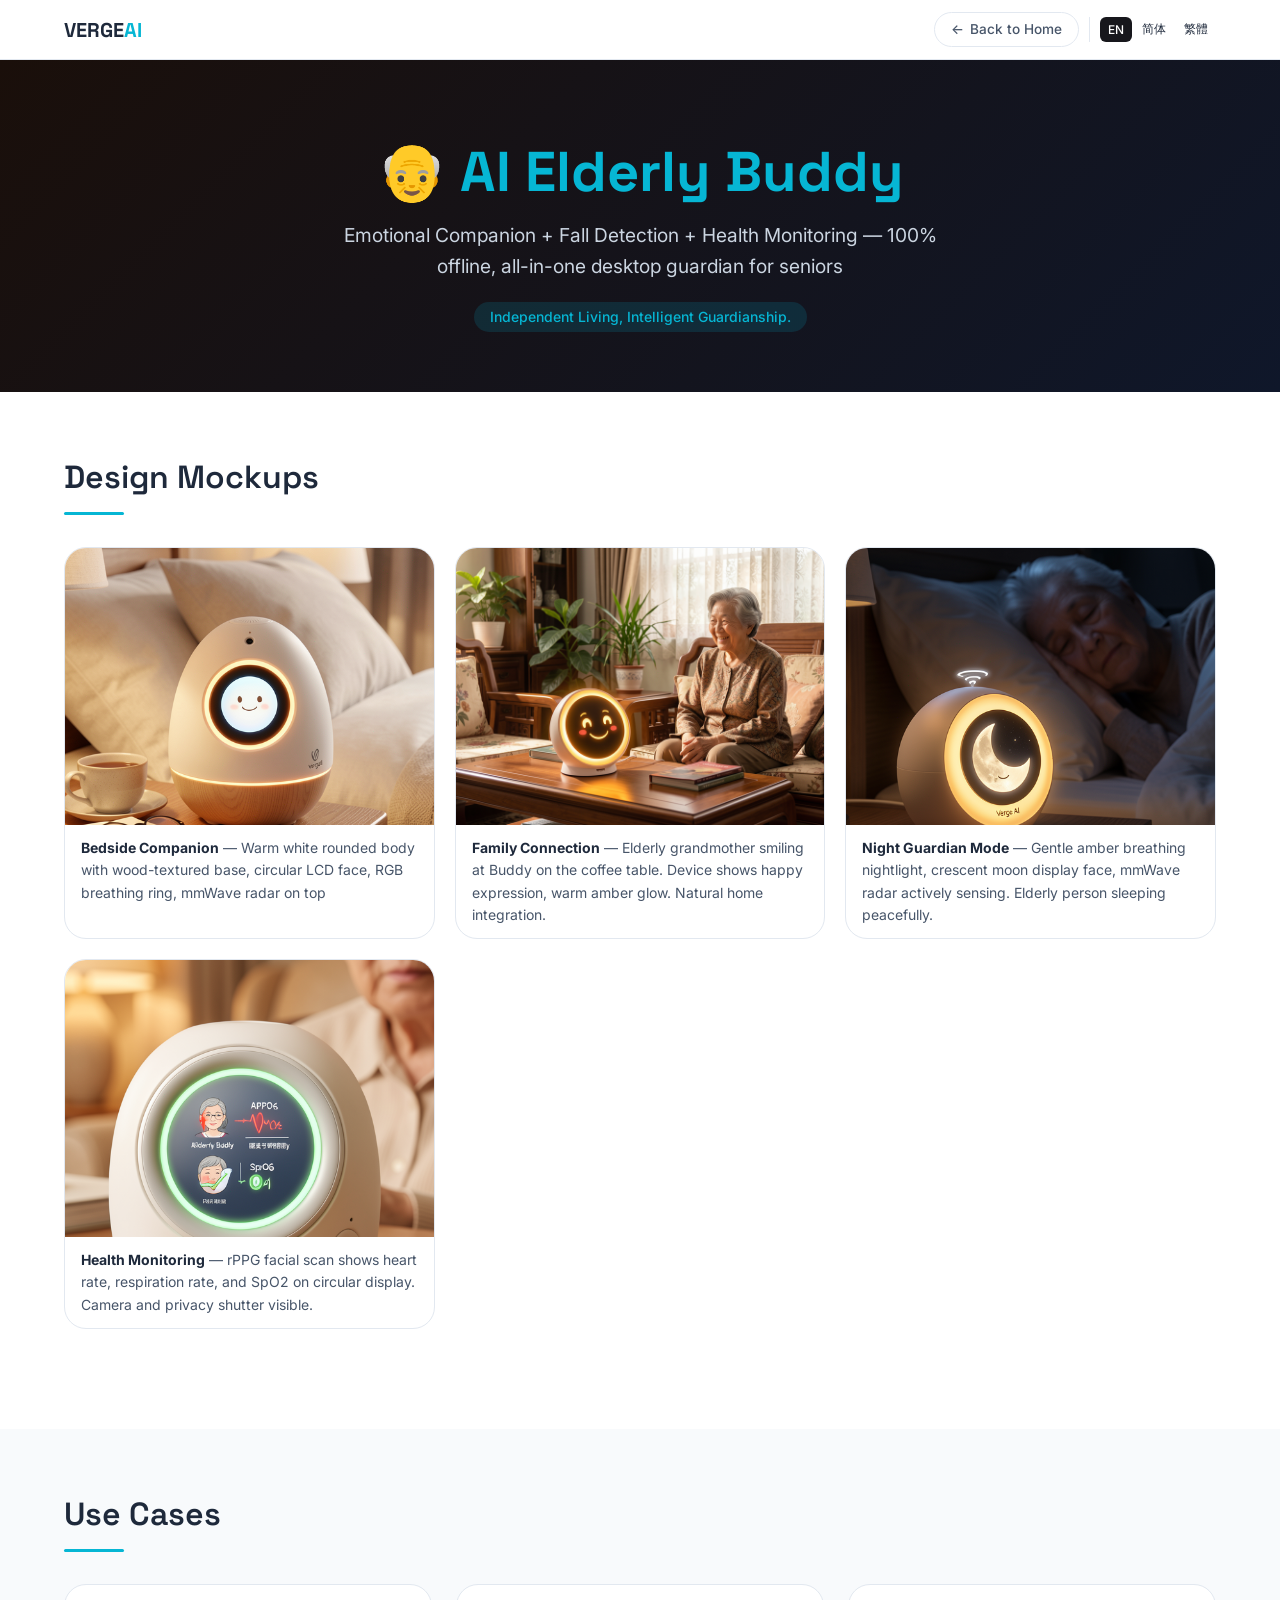
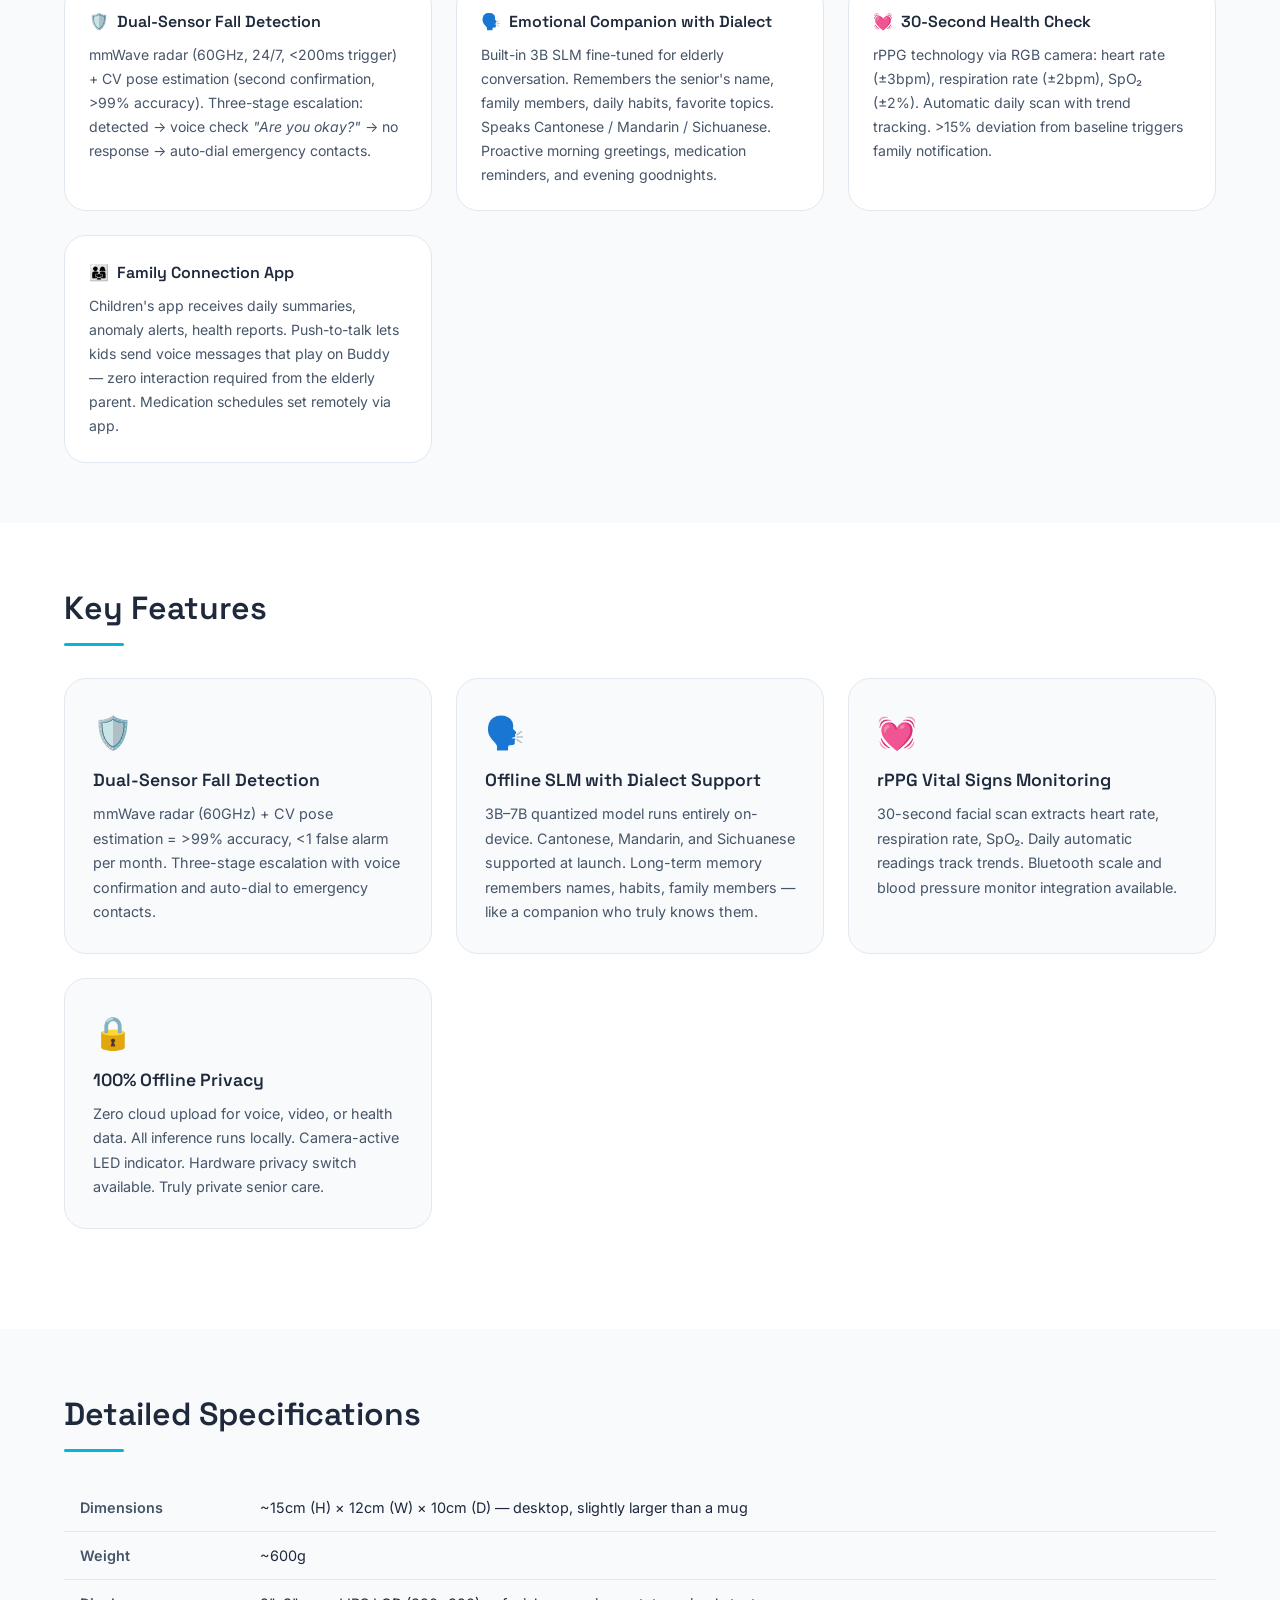
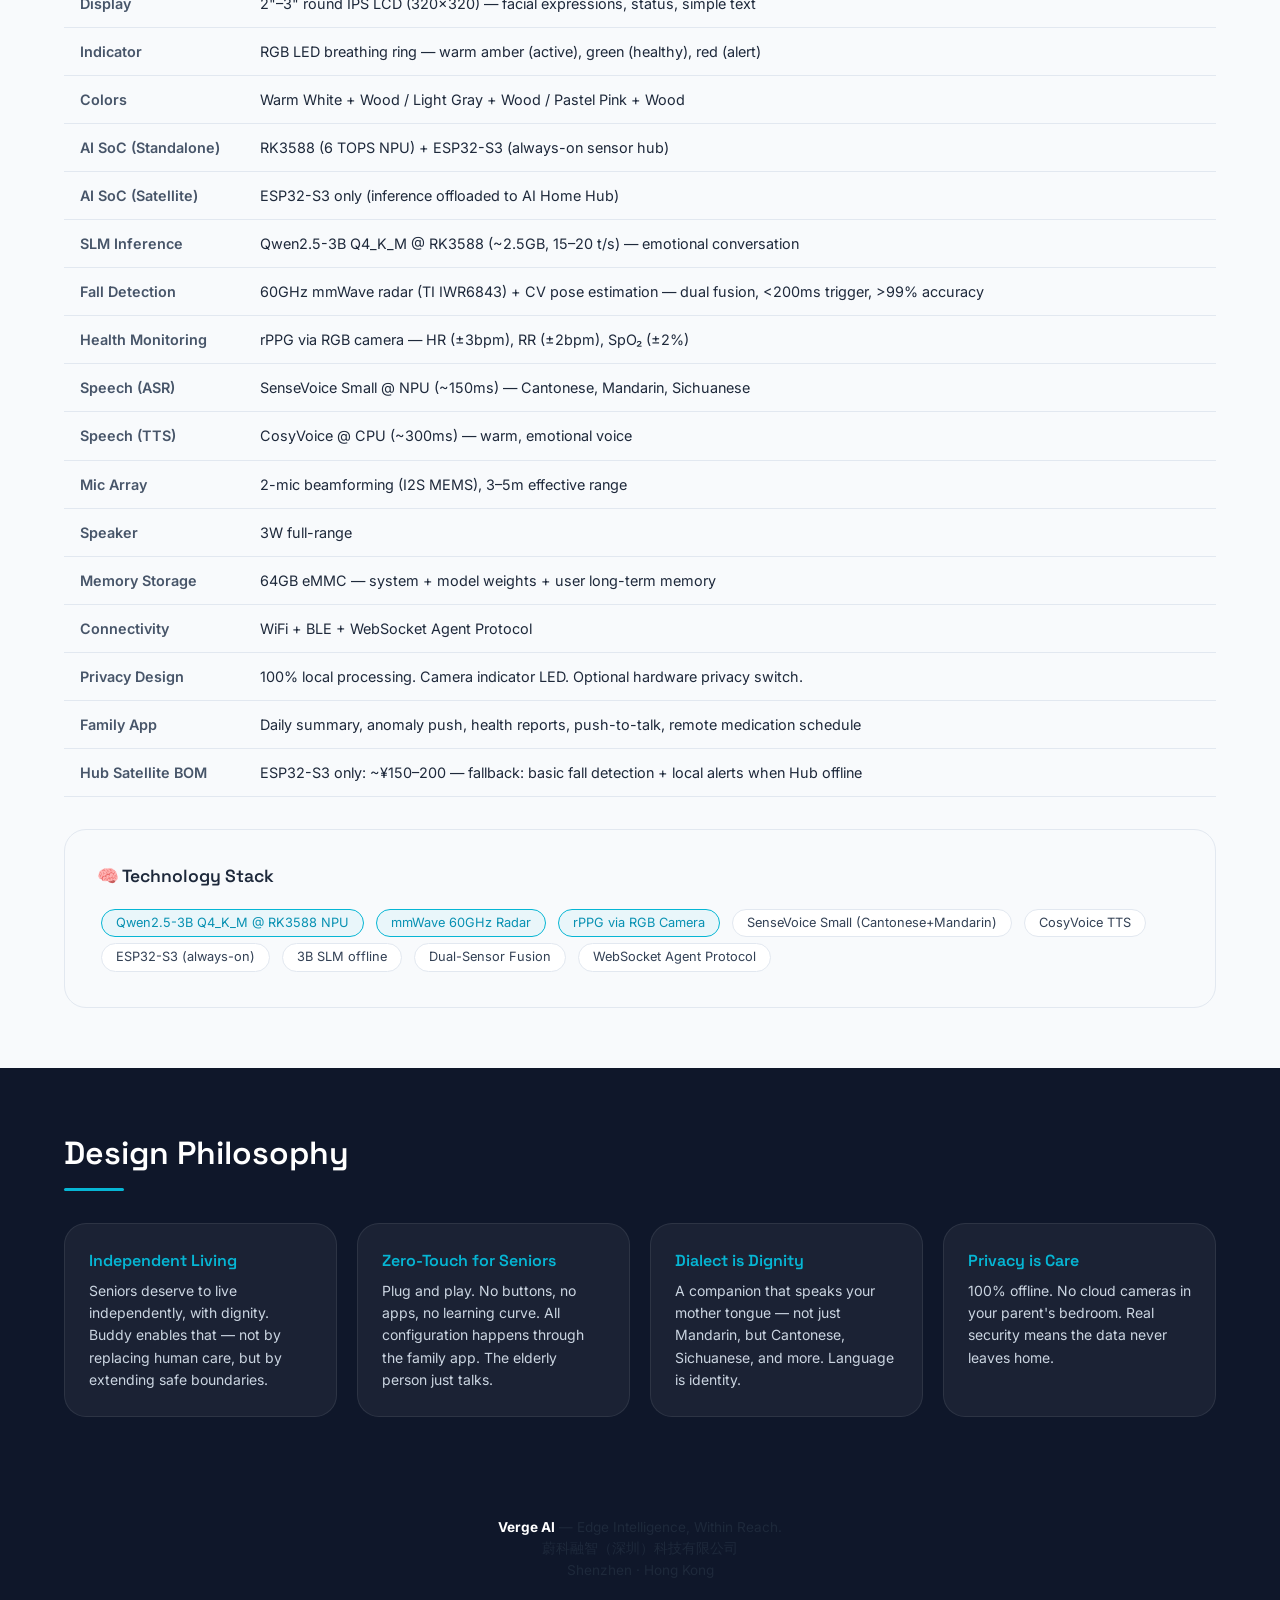
==== catalogue-elderly-buddy.html @ 2fb30c03 "Add 6 Edge AI product catalogues with trilingual support + clickable product cards - 6 one-page prod" ====
<!DOCTYPE html>
<html>
<head>
<meta charset="UTF-8">
<meta name="viewport" content="width=device-width, initial-scale=1.0">
<title>Verge AI Elderly Buddy — Product Catalogue</title>
<link rel="preconnect" href="https://fonts.googleapis.com">
<link href="https://fonts.googleapis.com/css2?family=Space+Grotesk:wght@300;400;500;600;700&family=Inter:wght@300;400;500;600;700&display=swap" rel="stylesheet">
<style>
[data-lang]{display:none!important}
html[lang="en"] [data-lang="en"],
html[lang="zh-hans"] [data-lang="zh-hans"],
html[lang="zh-hant"] [data-lang="zh-hant"]{display:inline!important}
html[lang="en"] [data-lang="en"].d-block,
html[lang="zh-hans"] [data-lang="zh-hans"].d-block,
html[lang="zh-hant"] [data-lang="zh-hant"].d-block{display:block!important}
*,*::before,*::after{box-sizing:border-box;margin:0;padding:0}
:root{
  --cyan:#06b6d4;--cyan-dark:#0891b2;--indigo:#818cf8;--indigo-dark:#6366f1;
  --purple:#a78bfa;--purple-light:#c4b5fd;--purple-mist:#f5f3ff;
  --slate-50:#f8fafc;--slate-100:#f1f5f9;--slate-200:#e2e8f0;--slate-300:#cbd5e1;
  --slate-600:#475569;--slate-700:#334155;--slate-800:#1e293b;--slate-900:#0f172a;
  --white:#ffffff;--near-black:#17171c;
  --radius:22px;--radius-sm:14px;
  --display:'Space Grotesk','Inter',-apple-system,sans-serif;
  --body:'Inter',-apple-system,BlinkMacSystemFont,'Noto Sans SC','Microsoft YaHei','PingFang SC',sans-serif;
}
body{font-family:var(--body);color:var(--slate-800);background:var(--white);line-height:1.6;overflow-x:hidden}
.container{max-width:1200px;margin:0 auto;padding:0 24px}
nav{position:sticky;top:0;z-index:100;background:rgba(255,255,255,0.95);backdrop-filter:blur(8px);border-bottom:1px solid var(--slate-200);height:60px;display:flex;align-items:center}
nav .container{display:flex;align-items:center;justify-content:space-between;width:100%}
nav .logo{font-family:var(--display);font-weight:700;font-size:1.25rem;color:var(--slate-800)}
nav .logo span{color:var(--cyan)}
.lang-btn{background:none;border:none;display:inline-block!important;font-size:0.75rem;font-weight:500;color:var(--slate-400);cursor:pointer;padding:4px 8px;border-radius:6px;transition:all 0.2s;font-family:inherit}
.lang-btn:hover{color:var(--slate-700)}
.lang-btn.active{color:var(--white);background:var(--near-black)}
.back-btn{display:inline-flex;align-items:center;gap:6px;font-size:0.85rem;font-weight:500;color:var(--slate-600);text-decoration:none;padding:6px 16px;border-radius:999px;border:1px solid var(--slate-200);transition:all 0.2s}
.back-btn:hover{border-color:var(--cyan);color:var(--cyan-dark)}
.nav-lang{display:flex;gap:2px;padding-left:10px;border-left:1px solid var(--slate-200)}
.hero{background:linear-gradient(135deg,#1a0f0a,var(--slate-900));color:var(--white);padding:80px 0 60px;text-align:center}
.hero h1{font-family:var(--display);font-weight:700;font-size:3.5rem;line-height:1.15;margin-bottom:16px}
.hero h1 span{color:var(--cyan)}
.hero .subtitle{font-size:1.2rem;color:var(--slate-300);max-width:600px;margin:0 auto 12px}
.hero .tagline{display:inline-block;background:rgba(6,182,212,0.15);color:var(--cyan);padding:4px 16px;border-radius:999px;font-size:0.875rem;font-weight:500;margin-top:8px}
section{padding:60px 0}
section h2{font-family:var(--display);font-weight:600;font-size:2rem;margin-bottom:32px;position:relative;padding-bottom:12px}
section h2::after{content:'';position:absolute;bottom:0;left:0;width:60px;height:3px;background:var(--cyan);border-radius:2px}
.mockup-grid{display:grid;grid-template-columns:repeat(auto-fit,minmax(320px,1fr));gap:20px;margin-bottom:40px}
.mockup-card{border-radius:var(--radius);overflow:hidden;border:1px solid var(--slate-200);background:var(--white);transition:border-color 0.3s,transform 0.2s}
.mockup-card:hover{border-color:var(--cyan);transform:translateY(-2px)}
.mockup-card img{width:100%;height:auto;display:block;aspect-ratio:4/3;object-fit:cover}
.mockup-card .caption{padding:12px 16px;font-size:0.875rem;color:var(--slate-600)}
.mockup-card .caption strong{color:var(--slate-800)}
.feature-grid{display:grid;grid-template-columns:repeat(auto-fit,minmax(280px,1fr));gap:24px;margin-bottom:40px}
.feature-card{background:var(--slate-50);border-radius:var(--radius);padding:28px;border:1px solid var(--slate-200)}
.feature-card .icon{font-size:2rem;margin-bottom:8px}
.feature-card h3{font-family:var(--display);font-weight:600;font-size:1.1rem;margin-bottom:8px;color:var(--slate-800)}
.feature-card p{font-size:0.9rem;color:var(--slate-600);line-height:1.7}
.specs{width:100%;border-collapse:collapse;margin-top:24px;font-size:0.9rem}
.specs td{padding:12px 16px;border-bottom:1px solid var(--slate-200);vertical-align:top}
.specs td:first-child{font-weight:600;color:var(--slate-600);white-space:nowrap;width:180px}
.specs td:last-child{color:var(--slate-800)}
.philosophy{background:var(--slate-900);color:var(--white);padding:60px 0}
.philosophy h2{color:var(--white)}
.philosophy h2::after{background:var(--cyan)}
.philosophy-grid{display:grid;grid-template-columns:repeat(auto-fit,minmax(220px,1fr));gap:20px}
.phil-card{background:rgba(255,255,255,0.05);border-radius:var(--radius);padding:24px;border:1px solid rgba(255,255,255,0.08)}
.phil-card h4{color:var(--cyan);font-family:var(--display);font-weight:600;font-size:1rem;margin-bottom:6px}
.phil-card p{color:var(--slate-300);font-size:0.875rem;line-height:1.6}
.use-case{display:grid;grid-template-columns:repeat(auto-fit,minmax(280px,1fr));gap:24px}
.use-case-item{background:var(--white);border-radius:var(--radius);padding:24px;border:1px solid var(--slate-200)}
.use-case-item h3{font-family:var(--display);font-weight:600;font-size:1rem;margin-bottom:8px;color:var(--slate-800)}
.use-case-item h3 .phase{color:var(--cyan);margin-right:8px}
.use-case-item p{font-size:0.88rem;color:var(--slate-600);line-height:1.7}
.tech-stack{background:var(--slate-50);border-radius:var(--radius);padding:32px;margin-top:32px;border:1px solid var(--slate-200)}
.tech-stack h3{font-family:var(--display);font-weight:600;margin-bottom:16px;font-size:1.1rem}
.tech-stack .tag{display:inline-block;background:var(--white);border:1px solid var(--slate-200);border-radius:999px;padding:3px 14px;font-size:0.8rem;margin:3px 4px;color:var(--slate-700)}
.tech-stack .tag.highlight{border-color:var(--cyan);color:var(--cyan-dark);background:rgba(6,182,212,0.06)}
footer{background:var(--slate-900);color:var(--slate-400);text-align:center;padding:40px 0;font-size:0.85rem}
footer strong{color:var(--white)}
@media(max-width:768px){.hero h1{font-size:2.2rem}.mockup-grid{grid-template-columns:1fr}}
</style>
</head>
<body>

<nav>
  <div class="container">
    <div class="logo">VERGE<span>AI</span></div>
    <div style="display:flex;align-items:center;gap:10px">
      <a href="index.html" class="back-btn">← <span data-lang="en">Back to Home</span><span data-lang="zh-hans">返回首页</span><span data-lang="zh-hant">返回首頁</span></a>
      <div class="nav-lang">
        <button class="lang-btn" data-lang="en" onclick="switchLang('en')">EN</button>
        <button class="lang-btn" data-lang="zh-hans" onclick="switchLang('zh-hans')">简体</button>
        <button class="lang-btn" data-lang="zh-hant" onclick="switchLang('zh-hant')">繁體</button>
      </div>
    </div>
  </div>
</nav>

<section class="hero">
  <div class="container">
    <h1>👴 <span data-lang="en">AI <span>Elderly Buddy</span></span><span data-lang="zh-hans"><span>AI 银发守护</span></span><span data-lang="zh-hant"><span>AI 銀髮守護</span></span></h1>
    <div class="subtitle"><span data-lang="en">Emotional Companion + Fall Detection + Health Monitoring — 100% offline, all-in-one desktop guardian for seniors</span><span data-lang="zh-hans">情感陪伴 + 跌倒检测 + 健康监测 — 100%离线，专为长者打造的全能桌面守护者</span><span data-lang="zh-hant">情感陪伴 + 跌倒偵測 + 健康監測 — 100%離線，專為長者打造的全能桌面守護者</span></div>
    <div class="tagline"><span data-lang="en">Independent Living, Intelligent Guardianship.</span><span data-lang="zh-hans">独立生活，智能守护。</span><span data-lang="zh-hant">獨立生活，智能守護。</span></div>
  </div>
</section>

<section>
  <div class="container">
    <h2><span data-lang="en">Design Mockups</span><span data-lang="zh-hans">设计概念图</span><span data-lang="zh-hant">設計概念圖</span></h2>
    <div class="mockup-grid">
      <div class="mockup-card">
        <img src="mockups/elderly-buddy/elderly-1-hero-bedside.jpg" alt="Bedside Hero" onerror="this.outerHTML='<div style=background:var(--slate-100);height:200px;display:flex;align-items:center;justify-content:center;color:var(--slate-400);font-size:0.9rem>Mockup: Bedside Hero</div>'">
        <div class="caption"><span data-lang="en"><strong>Bedside Companion</strong> — Warm white rounded body with wood-textured base, circular LCD face, RGB breathing ring, mmWave radar on top</span><span data-lang="zh-hans"><strong>床头伴侣</strong> — 暖白圆润机身配木质纹理底座，圆形LCD表情屏，RGB呼吸灯环，顶部毫米波雷达</span><span data-lang="zh-hant"><strong>床頭伴侶</strong> — 暖白圓潤機身配木質紋理底座，圓形LCD表情屏，RGB呼吸燈環，頂部毫米波雷達</span></div>
      </div>
      <div class="mockup-card">
        <img src="mockups/elderly-buddy/elderly-2-grandma-companion.jpg" alt="Grandma Companion" onerror="this.outerHTML='<div style=background:var(--slate-100);height:200px;display:flex;align-items:center;justify-content:center;color:var(--slate-400);font-size:0.9rem>Mockup: Grandma Companion</div>'">
        <div class="caption"><span data-lang="en"><strong>Family Connection</strong> — Elderly grandmother smiling at Buddy on the coffee table. Device shows happy expression, warm amber glow. Natural home integration.</span><span data-lang="zh-hans"><strong>家庭连接</strong> — 长者在咖啡桌旁对着Buddy微笑。设备显示开心表情和暖琥珀光芒。自然融入家居环境。</span><span data-lang="zh-hant"><strong>家庭連繫</strong> — 長者在茶几旁對著Buddy微笑。設備顯示開心表情和暖琥珀光芒。自然融入家居環境。</span></div>
      </div>
      <div class="mockup-card">
        <img src="mockups/elderly-buddy/elderly-3-night-guardian.jpg" alt="Night Guardian" onerror="this.outerHTML='<div style=background:var(--slate-100);height:200px;display:flex;align-items:center;justify-content:center;color:var(--slate-400);font-size:0.9rem>Mockup: Night Guardian</div>'">
        <div class="caption"><span data-lang="en"><strong>Night Guardian Mode</strong> — Gentle amber breathing nightlight, crescent moon display face, mmWave radar actively sensing. Elderly person sleeping peacefully.</span><span data-lang="zh-hans"><strong>夜间守护模式</strong> — 柔和的琥珀色呼吸夜灯，新月表情屏，毫米波雷达主动感应。长者安然入睡。</span><span data-lang="zh-hant"><strong>夜間守護模式</strong> — 柔和的琥珀色呼吸夜燈，新月表情屏，毫米波雷達主動感應。長者安然入睡。</span></div>
      </div>
      <div class="mockup-card">
        <img src="mockups/elderly-buddy/elderly-4-health-monitor.jpg" alt="Health Monitor" onerror="this.outerHTML='<div style=background:var(--slate-100);height:200px;display:flex;align-items:center;justify-content:center;color:var(--slate-400);font-size:0.9rem>Mockup: Health Monitor</div>'">
        <div class="caption"><span data-lang="en"><strong>Health Monitoring</strong> — rPPG facial scan shows heart rate, respiration rate, and SpO2 on circular display. Camera and privacy shutter visible.</span><span data-lang="zh-hans"><strong>健康监测</strong> — rPPG面部扫描在圆形屏幕上显示心率、呼吸率和血氧。摄像头和隐私遮挡片清晰可见。</span><span data-lang="zh-hant"><strong>健康監測</strong> — rPPG面部掃描在圓形屏幕上顯示心率、呼吸率和血氧。攝像頭和私隱遮蓋片清晰可見。</span></div>
      </div>
    </div>
  </div>
</section>

<section style="background:var(--slate-50)">
  <div class="container">
    <h2><span data-lang="en">Use Cases</span><span data-lang="zh-hans">使用场景</span><span data-lang="zh-hant">使用場景</span></h2>
    <div class="use-case">
      <div class="use-case-item">
        <h3><span data-lang="en"><span class="phase">🛡️</span>Dual-Sensor Fall Detection</span><span data-lang="zh-hans"><span class="phase">🛡️</span>双传感器跌倒检测</span><span data-lang="zh-hant"><span class="phase">🛡️</span>雙傳感器跌倒偵測</span></h3>
        <p><span data-lang="en">mmWave radar (60GHz, 24/7, &lt;200ms trigger) + CV pose estimation (second confirmation, &gt;99% accuracy). Three-stage escalation: detected → voice check <em>"Are you okay?"</em> → no response → auto-dial emergency contacts.</span><span data-lang="zh-hans">毫米波雷达（60GHz，全天候，&lt;200ms触发）+ CV姿态估计（二次确认，&gt;99%准确率）。三级升级流程：检测到 → 语音询问<em>"您没事吧？"</em> → 无响应 → 自动拨打紧急联系人。</span><span data-lang="zh-hant">毫米波雷達（60GHz，全天候，&lt;200ms觸發）+ CV姿態估計（二次確認，&gt;99%準確率）。三級升級流程：偵測到 → 語音詢問<em>"您冇事嗎？"</em> → 無響應 → 自動撥打緊急聯絡人。</span></p>
      </div>
      <div class="use-case-item">
        <h3><span data-lang="en"><span class="phase">🗣️</span>Emotional Companion with Dialect</span><span data-lang="zh-hans"><span class="phase">🗣️</span>方言情感陪伴</span><span data-lang="zh-hant"><span class="phase">🗣️</span>方言情感陪伴</span></h3>
        <p><span data-lang="en">Built-in 3B SLM fine-tuned for elderly conversation. Remembers the senior's name, family members, daily habits, favorite topics. Speaks Cantonese / Mandarin / Sichuanese. Proactive morning greetings, medication reminders, and evening goodnights.</span><span data-lang="zh-hans">内置3B SLM模型，针对长者对话微调。记住长者的姓名、家庭成员、日常习惯和喜欢的话题。支持粤语 / 普通话 / 四川话。主动早晨问候、用药提醒和晚间道晚安。</span><span data-lang="zh-hant">內置3B SLM模型，針對長者對話微調。記住長者的姓名、家庭成員、日常習慣和喜好的話題。支援粵語 / 普通話 / 四川話。主動早晨問候、服藥提醒和晚間道晚安。</span></p>
      </div>
      <div class="use-case-item">
        <h3><span data-lang="en"><span class="phase">💓</span>30-Second Health Check</span><span data-lang="zh-hans"><span class="phase">💓</span>30秒健康检测</span><span data-lang="zh-hant"><span class="phase">💓</span>30秒健康檢測</span></h3>
        <p><span data-lang="en">rPPG technology via RGB camera: heart rate (±3bpm), respiration rate (±2bpm), SpO₂ (±2%). Automatic daily scan with trend tracking. &gt;15% deviation from baseline triggers family notification.</span><span data-lang="zh-hans">通过RGB摄像头的rPPG技术：心率（±3bpm）、呼吸率（±2bpm）、血氧饱和度（±2%）。每日自动扫描并跟踪趋势。偏离基线&gt;15%时触发家庭通知。</span><span data-lang="zh-hant">通過RGB攝像頭的rPPG技術：心率（±3bpm）、呼吸率（±2bpm）、血氧飽和度（±2%）。每日自動掃描並追蹤趨勢。偏離基線&gt;15%時觸發家庭通知。</span></p>
      </div>
      <div class="use-case-item">
        <h3><span data-lang="en"><span class="phase">👨‍👩‍👧</span>Family Connection App</span><span data-lang="zh-hans"><span class="phase">👨‍👩‍👧</span>家庭连接App</span><span data-lang="zh-hant"><span class="phase">👨‍👩‍👧</span>家庭連繫App</span></h3>
        <p><span data-lang="en">Children's app receives daily summaries, anomaly alerts, health reports. Push-to-talk lets kids send voice messages that play on Buddy — zero interaction required from the elderly parent. Medication schedules set remotely via app.</span><span data-lang="zh-hans">子女的App接收每日摘要、异常警报和健康报告。一键对讲让子女发送语音消息在Buddy上播放 — 长者无需任何操作。用药计划可通过App远程设置。</span><span data-lang="zh-hant">子女的App接收每日摘要、異常警報和健康報告。一鍵對講讓子女發送語音訊息在Buddy上播放 — 長者無需任何操作。服藥計劃可通過App遠程設置。</span></p>
      </div>
    </div>
  </div>
</section>

<section>
  <div class="container">
    <h2><span data-lang="en">Key Features</span><span data-lang="zh-hans">核心功能</span><span data-lang="zh-hant">核心功能</span></h2>
    <div class="feature-grid">
      <div class="feature-card">
        <div class="icon">🛡️</div>
        <h3><span data-lang="en">Dual-Sensor Fall Detection</span><span data-lang="zh-hans">双传感器跌倒检测</span><span data-lang="zh-hant">雙傳感器跌倒偵測</span></h3>
        <p><span data-lang="en">mmWave radar (60GHz) + CV pose estimation = &gt;99% accuracy, &lt;1 false alarm per month. Three-stage escalation with voice confirmation and auto-dial to emergency contacts.</span><span data-lang="zh-hans">毫米波雷达（60GHz）+ CV姿态估计 = &gt;99%准确率，每月&lt;1次误报。三级升级流程，含语音确认和自动拨打紧急联系人。</span><span data-lang="zh-hant">毫米波雷達（60GHz）+ CV姿態估計 = &gt;99%準確率，每月&lt;1次誤報。三級升級流程，含語音確認和自動撥打緊急聯絡人。</span></p>
      </div>
      <div class="feature-card">
        <div class="icon">🗣️</div>
        <h3><span data-lang="en">Offline SLM with Dialect Support</span><span data-lang="zh-hans">离线SLM方言支持</span><span data-lang="zh-hant">離線SLM方言支援</span></h3>
        <p><span data-lang="en">3B–7B quantized model runs entirely on-device. Cantonese, Mandarin, and Sichuanese supported at launch. Long-term memory remembers names, habits, family members — like a companion who truly knows them.</span><span data-lang="zh-hans">3B–7B量化模型完全在设备端运行。首发支持粤语、普通话和四川话。长期记忆记住姓名、习惯、家庭成员 — 如同真正了解他们的伴侣。</span><span data-lang="zh-hant">3B–7B量化模型完全在設備端運行。首發支援粵語、普通話和四川話。長期記憶記住姓名、習慣、家庭成員 — 如同真正了解他們的伴侶。</span></p>
      </div>
      <div class="feature-card">
        <div class="icon">💓</div>
        <h3><span data-lang="en">rPPG Vital Signs Monitoring</span><span data-lang="zh-hans">rPPG生命体征监测</span><span data-lang="zh-hant">rPPG生命體徵監測</span></h3>
        <p><span data-lang="en">30-second facial scan extracts heart rate, respiration rate, SpO₂. Daily automatic readings track trends. Bluetooth scale and blood pressure monitor integration available.</span><span data-lang="zh-hans">30秒面部扫描提取心率、呼吸率、血氧饱和度。每日自动读数跟踪趋势。支持蓝牙秤和血压计集成。</span><span data-lang="zh-hant">30秒面部掃描提取心率、呼吸率、血氧飽和度。每日自動讀數追蹤趨勢。支援藍牙秤和血壓計集成。</span></p>
      </div>
      <div class="feature-card">
        <div class="icon">🔒</div>
        <h3><span data-lang="en">100% Offline Privacy</span><span data-lang="zh-hans">100%离线隐私保护</span><span data-lang="zh-hant">100%離線私隱保護</span></h3>
        <p><span data-lang="en">Zero cloud upload for voice, video, or health data. All inference runs locally. Camera-active LED indicator. Hardware privacy switch available. Truly private senior care.</span><span data-lang="zh-hans">语音、视频和健康数据零云端上传。所有推理在本地运行。摄像头运行LED指示灯。可选硬件隐私开关。真正私密的长者关怀。</span><span data-lang="zh-hant">語音、視頻和健康數據零雲端上傳。所有推理在本地運行。攝像頭運行LED指示燈。可選硬件私隱開關。真正私密的長者關懷。</span></p>
      </div>
    </div>
  </div>
</section>

<section style="background:var(--slate-50)">
  <div class="container">
    <h2><span data-lang="en">Detailed Specifications</span><span data-lang="zh-hans">详细规格</span><span data-lang="zh-hant">詳細規格</span></h2>
    <table class="specs">
      <tr><td><span data-lang="en">Dimensions</span><span data-lang="zh-hans">尺寸</span><span data-lang="zh-hant">尺寸</span></td><td>~15cm (H) × 12cm (W) × 10cm (D) — desktop, slightly larger than a mug</td></tr>
      <tr><td><span data-lang="en">Weight</span><span data-lang="zh-hans">重量</span><span data-lang="zh-hant">重量</span></td><td>~600g</td></tr>
      <tr><td><span data-lang="en">Display</span><span data-lang="zh-hans">显示屏</span><span data-lang="zh-hant">顯示屏</span></td><td>2"–3" round IPS LCD (320×320) — facial expressions, status, simple text</td></tr>
      <tr><td><span data-lang="en">Indicator</span><span data-lang="zh-hans">指示灯</span><span data-lang="zh-hant">指示燈</span></td><td>RGB LED breathing ring — warm amber (active), green (healthy), red (alert)</td></tr>
      <tr><td><span data-lang="en">Colors</span><span data-lang="zh-hans">颜色</span><span data-lang="zh-hant">顏色</span></td><td>Warm White + Wood / Light Gray + Wood / Pastel Pink + Wood</td></tr>
      <tr><td><span data-lang="en">AI SoC (Standalone)</span><span data-lang="zh-hans">AI SoC（独立版）</span><span data-lang="zh-hant">AI SoC（獨立版）</span></td><td>RK3588 (6 TOPS NPU) + ESP32-S3 (always-on sensor hub)</td></tr>
      <tr><td><span data-lang="en">AI SoC (Satellite)</span><span data-lang="zh-hans">AI SoC（卫星版）</span><span data-lang="zh-hant">AI SoC（衛星版）</span></td><td>ESP32-S3 only (inference offloaded to AI Home Hub)</td></tr>
      <tr><td><span data-lang="en">SLM Inference</span><span data-lang="zh-hans">SLM推理</span><span data-lang="zh-hant">SLM推理</span></td><td>Qwen2.5-3B Q4_K_M @ RK3588 (~2.5GB, 15–20 t/s) — emotional conversation</td></tr>
      <tr><td><span data-lang="en">Fall Detection</span><span data-lang="zh-hans">跌倒检测</span><span data-lang="zh-hant">跌倒偵測</span></td><td>60GHz mmWave radar (TI IWR6843) + CV pose estimation — dual fusion, &lt;200ms trigger, &gt;99% accuracy</td></tr>
      <tr><td><span data-lang="en">Health Monitoring</span><span data-lang="zh-hans">健康监测</span><span data-lang="zh-hant">健康監測</span></td><td>rPPG via RGB camera — HR (±3bpm), RR (±2bpm), SpO₂ (±2%)</td></tr>
      <tr><td><span data-lang="en">Speech (ASR)</span><span data-lang="zh-hans">语音识别（ASR）</span><span data-lang="zh-hant">語音識別（ASR）</span></td><td>SenseVoice Small @ NPU (~150ms) — Cantonese, Mandarin, Sichuanese</td></tr>
      <tr><td><span data-lang="en">Speech (TTS)</span><span data-lang="zh-hans">语音合成（TTS）</span><span data-lang="zh-hant">語音合成（TTS）</span></td><td>CosyVoice @ CPU (~300ms) — warm, emotional voice</td></tr>
      <tr><td><span data-lang="en">Mic Array</span><span data-lang="zh-hans">麦克风阵列</span><span data-lang="zh-hant">麥克風陣列</span></td><td>2-mic beamforming (I2S MEMS), 3–5m effective range</td></tr>
      <tr><td><span data-lang="en">Speaker</span><span data-lang="zh-hans">扬声器</span><span data-lang="zh-hant">揚聲器</span></td><td>3W full-range</td></tr>
      <tr><td><span data-lang="en">Memory Storage</span><span data-lang="zh-hans">存储</span><span data-lang="zh-hant">存儲</span></td><td>64GB eMMC — system + model weights + user long-term memory</td></tr>
      <tr><td><span data-lang="en">Connectivity</span><span data-lang="zh-hans">连接</span><span data-lang="zh-hant">連接</span></td><td>WiFi + BLE + WebSocket Agent Protocol</td></tr>
      <tr><td><span data-lang="en">Privacy Design</span><span data-lang="zh-hans">隐私设计</span><span data-lang="zh-hant">私隱設計</span></td><td><span data-lang="en">100% local processing. Camera indicator LED. Optional hardware privacy switch.</span><span data-lang="zh-hans">100%本地处理。摄像头指示LED。可选硬件隐私开关。</span><span data-lang="zh-hant">100%本地處理。攝像頭指示LED。可選硬件私隱開關。</span></td></tr>
      <tr><td><span data-lang="en">Family App</span><span data-lang="zh-hans">家庭App</span><span data-lang="zh-hant">家庭App</span></td><td><span data-lang="en">Daily summary, anomaly push, health reports, push-to-talk, remote medication schedule</span><span data-lang="zh-hans">每日摘要、异常推送、健康报告、一键对讲、远程用药计划</span><span data-lang="zh-hant">每日摘要、異常推送、健康報告、一鍵對講、遠程服藥計劃</span></td></tr>
      <tr><td><span data-lang="en">Hub Satellite BOM</span><span data-lang="zh-hans">卫星版BOM</span><span data-lang="zh-hant">衛星版BOM</span></td><td><span data-lang="en">ESP32-S3 only: ~¥150–200 — fallback: basic fall detection + local alerts when Hub offline</span><span data-lang="zh-hans">仅ESP32-S3：约¥150–200 — 回退：基础跌倒检测 + Hub离线时本地警报</span><span data-lang="zh-hant">僅ESP32-S3：約¥150–200 — 回退：基礎跌倒偵測 + Hub離線時本地警報</span></td></tr>
    </table>

    <div class="tech-stack">
      <h3><span data-lang="en">🧠 Technology Stack</span><span data-lang="zh-hans">🧠 技术栈</span><span data-lang="zh-hant">🧠 技術棧</span></h3>
      <span class="tag highlight">Qwen2.5-3B Q4_K_M @ RK3588 NPU</span>
      <span class="tag highlight">mmWave 60GHz Radar</span>
      <span class="tag highlight">rPPG via RGB Camera</span>
      <span class="tag">SenseVoice Small (Cantonese+Mandarin)</span>
      <span class="tag">CosyVoice TTS</span>
      <span class="tag">ESP32-S3 (always-on)</span>
      <span class="tag">3B SLM offline</span>
      <span class="tag">Dual-Sensor Fusion</span>
      <span class="tag">WebSocket Agent Protocol</span>
    </div>
  </div>
</section>

<section class="philosophy">
  <div class="container">
    <h2><span data-lang="en">Design Philosophy</span><span data-lang="zh-hans">设计理念</span><span data-lang="zh-hant">設計理念</span></h2>
    <div class="philosophy-grid">
      <div class="phil-card"><h4><span data-lang="en">Independent Living</span><span data-lang="zh-hans">独立生活</span><span data-lang="zh-hant">獨立生活</span></h4><p><span data-lang="en">Seniors deserve to live independently, with dignity. Buddy enables that — not by replacing human care, but by extending safe boundaries.</span><span data-lang="zh-hans">长者值得有尊严地独立生活。Buddy实现这一点 — 不是取代人的关怀，而是拓展安全边界。</span><span data-lang="zh-hant">長者值得有尊嚴地獨立生活。Buddy實現這一點 — 不是取代人的關懷，而是拓展安全邊界。</span></p></div>
      <div class="phil-card"><h4><span data-lang="en">Zero-Touch for Seniors</span><span data-lang="zh-hans">长者零操作</span><span data-lang="zh-hant">長者零操作</span></h4><p><span data-lang="en">Plug and play. No buttons, no apps, no learning curve. All configuration happens through the family app. The elderly person just talks.</span><span data-lang="zh-hans">即插即用。无需按键、无需App、无需学习。所有配置通过家庭App完成。长者只需说话。</span><span data-lang="zh-hant">即插即用。無需按鍵、無需App、無需學習。所有配置通過家庭App完成。長者只需說話。</span></p></div>
      <div class="phil-card"><h4><span data-lang="en">Dialect is Dignity</span><span data-lang="zh-hans">方言即尊严</span><span data-lang="zh-hant">方言即尊嚴</span></h4><p><span data-lang="en">A companion that speaks your mother tongue — not just Mandarin, but Cantonese, Sichuanese, and more. Language is identity.</span><span data-lang="zh-hans">一个说您母语的伴侣 — 不只是普通话，还有粤语、四川话等。语言即是身份认同。</span><span data-lang="zh-hant">一個說您母語的伴侶 — 不只是普通話，還有粵語、四川話等。語言即是身份認同。</span></p></div>
      <div class="phil-card"><h4><span data-lang="en">Privacy is Care</span><span data-lang="zh-hans">隐私即关爱</span><span data-lang="zh-hant">私隱即關懷</span></h4><p><span data-lang="en">100% offline. No cloud cameras in your parent's bedroom. Real security means the data never leaves home.</span><span data-lang="zh-hans">100%离线。父母的卧室无需云端摄像头。真正的安全意味着数据永不离开家门。</span><span data-lang="zh-hant">100%離線。父母的臥室無需雲端攝像頭。真正的安全意味着數據永不離開家門。</span></p></div>
    </div>
  </div>
</section>

<footer>
  <div class="container">
    <strong>Verge AI</strong> — <span data-lang="en">Edge Intelligence, Within Reach.</span><span data-lang="zh-hans">边缘智能，触手可及。</span><span data-lang="zh-hant">邊緣智能，觸手可及。</span><br>
    蔚科融智（深圳）科技有限公司<br>
    Shenzhen · Hong Kong
  </div>
</footer>

<script>
function switchLang(lang) {
  document.documentElement.lang = lang;
  localStorage.setItem('vergeai2026-lang', lang);
  document.querySelectorAll('.lang-btn').forEach(btn => {
    btn.classList.toggle('active', btn.getAttribute('data-lang') === lang);
  });
}
(function() {
  const saved = localStorage.getItem('vergeai2026-lang');
  if (saved) { switchLang(saved); }
  else {
    const raw = (navigator.languages && navigator.languages[0]) || navigator.language || navigator.userLanguage || '';
    const navLang = raw.toLowerCase();
    if (navLang.startsWith('zh')) {
      if (navLang.includes('tw') || navLang.includes('hk') || navLang.includes('mo') || navLang.includes('hant')) {
        switchLang('zh-hant');
      } else { switchLang('zh-hans'); }
    } else { switchLang('en'); }
  }
})();
</script>

</body>
</html>
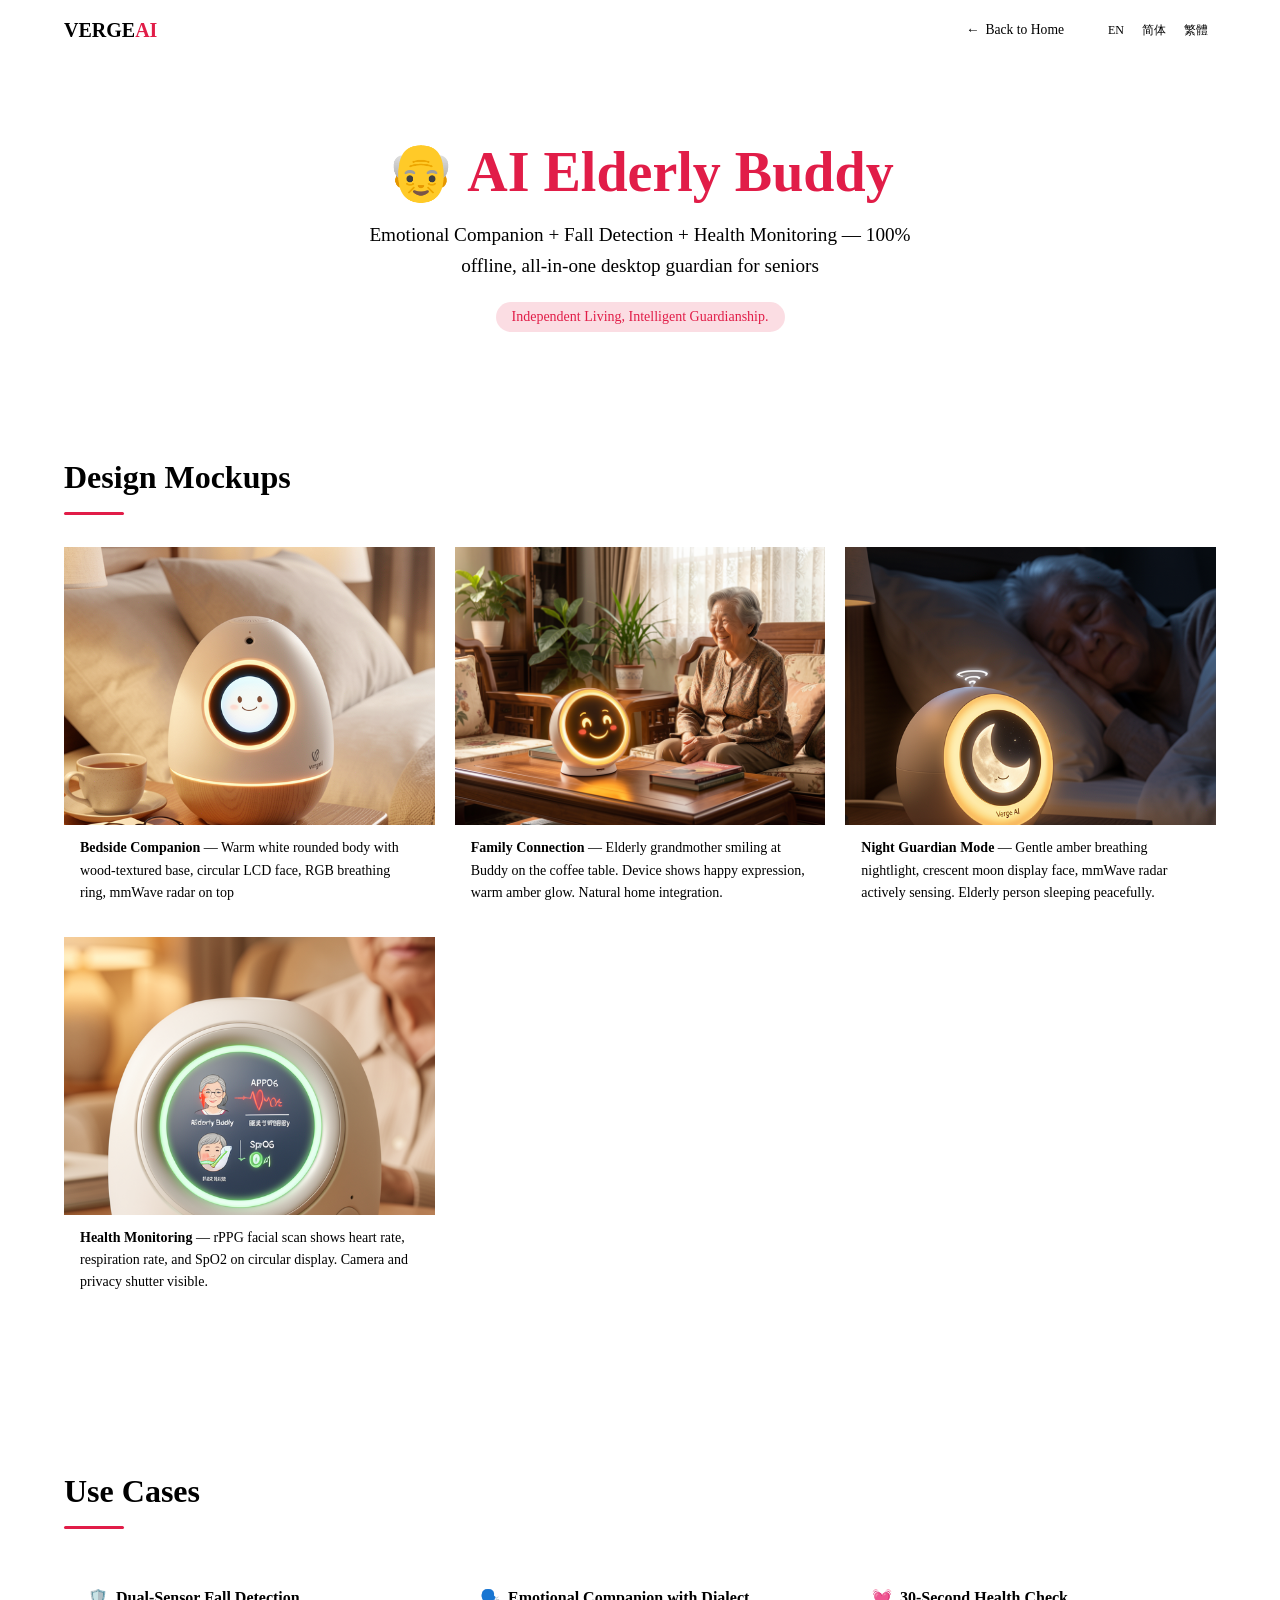
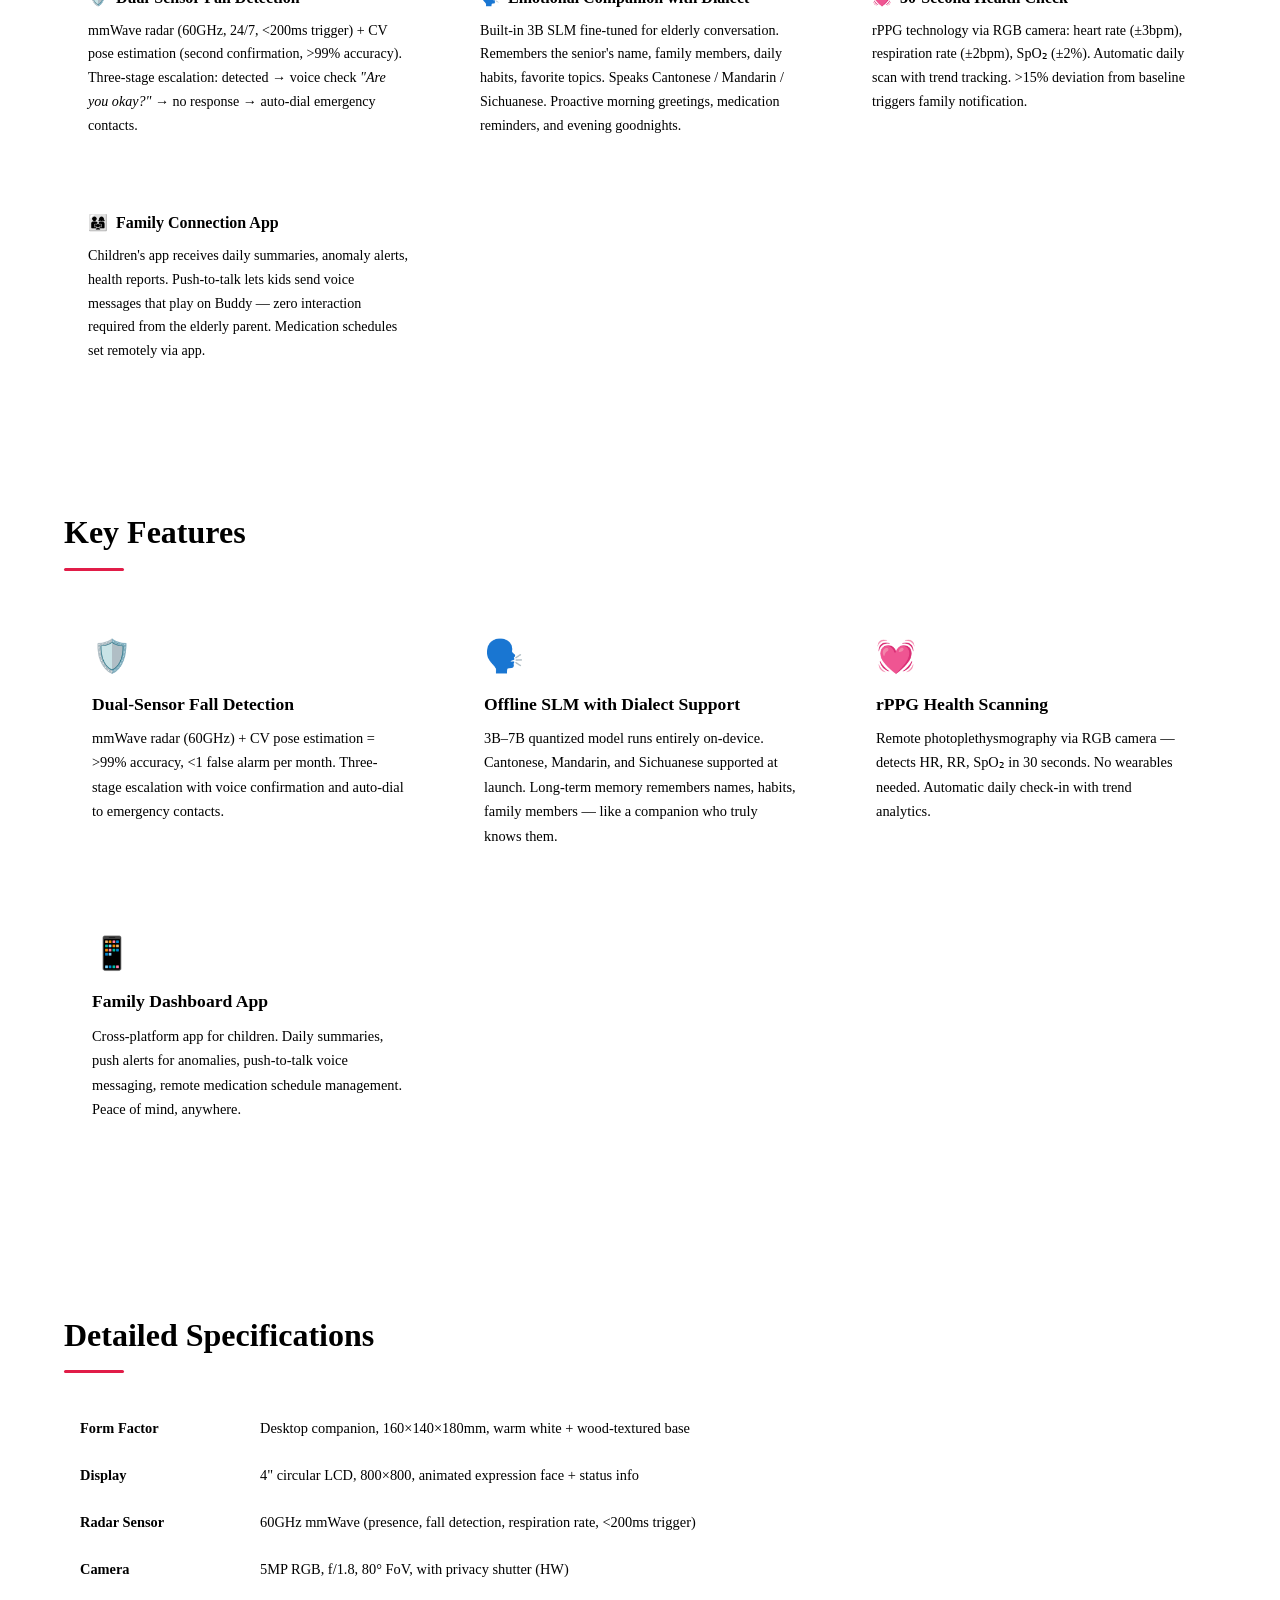
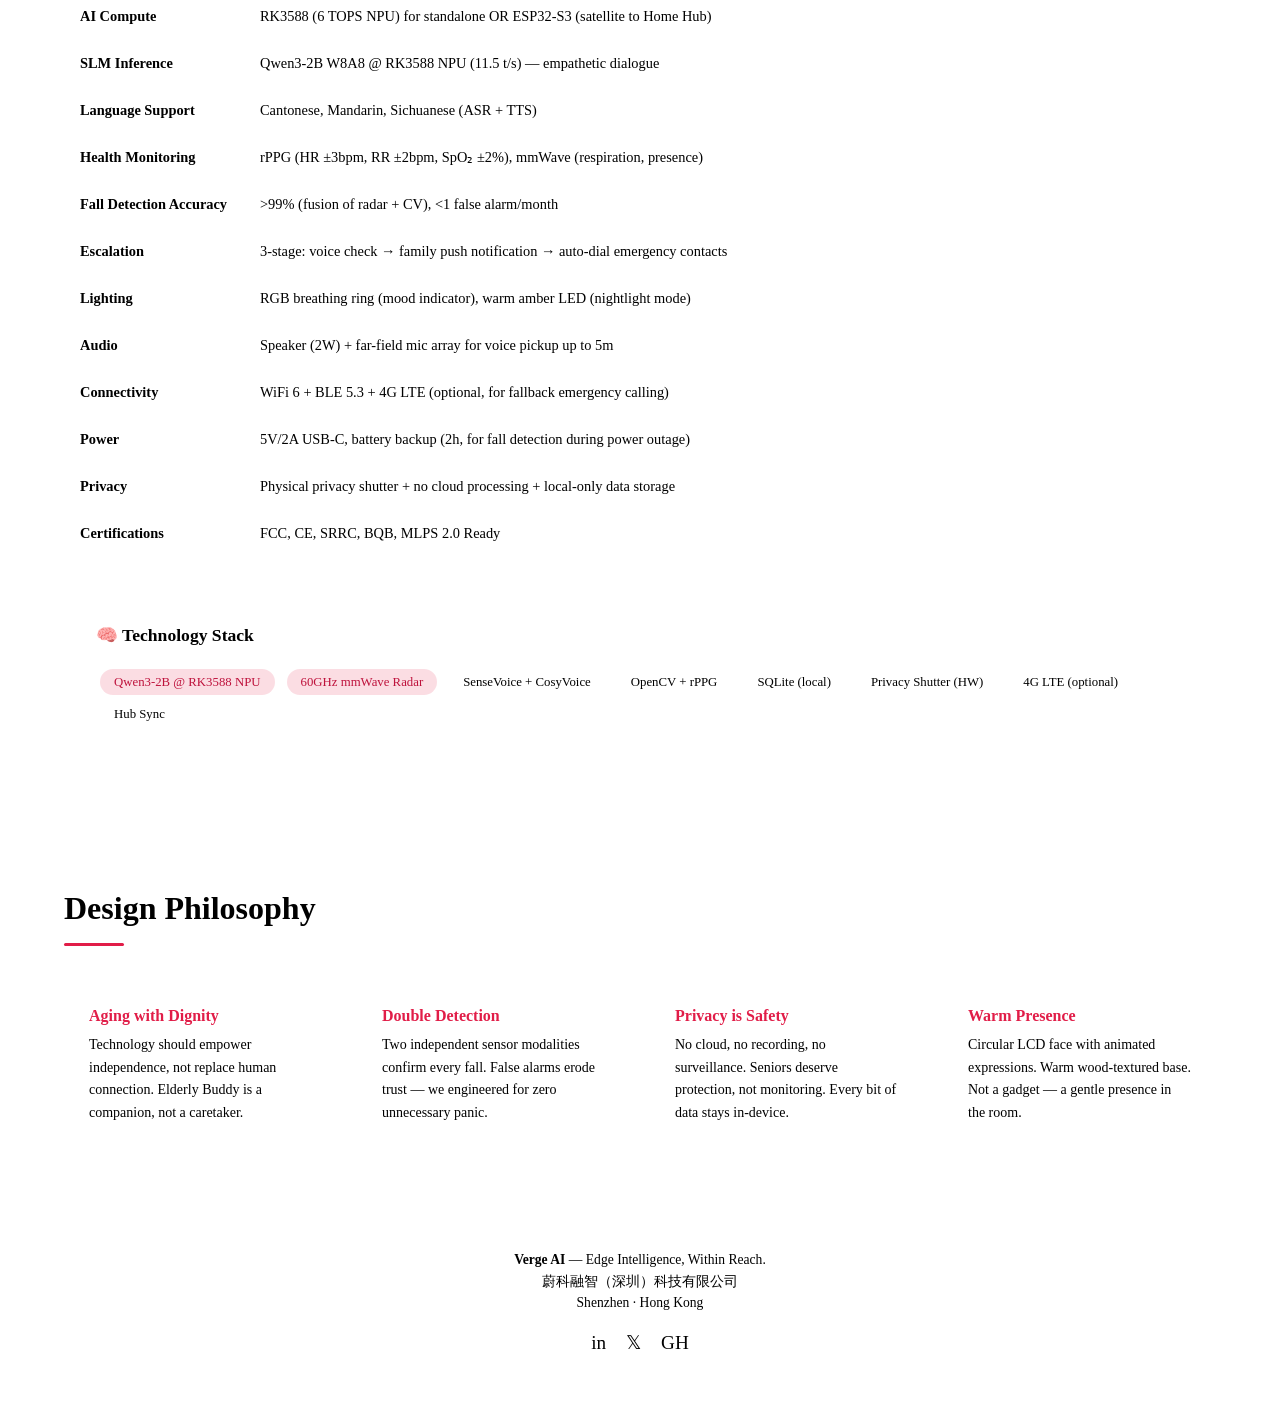
==== commit 97c39339: "fix: logo SVG, touch-action, permissions-policy, mobile CTA bar, section transitions" ====
--- a/catalogue-elderly-buddy.html
+++ b/catalogue-elderly-buddy.html
@@ -3,85 +3,66 @@
 <head>
 <meta charset="UTF-8">
 <meta name="viewport" content="width=device-width, initial-scale=1.0">
+<meta http-equiv="Permissions-Policy" content="camera=(), microphone=(), geolocation=()">
 <title>Verge AI Elderly Buddy — Product Catalogue</title>
+<meta name="description" content="Verge AI Elderly Buddy — AI-powered companion for seniors with daily care monitoring, medication reminders, fall detection, and emotional support. 100% offline edge AI.">
+<!-- Open Graph -->
+<meta property="og:type" content="product">
+<meta property="og:url" content="https://www.vergeai.net/catalogue-elderly-buddy.html">
+<meta property="og:site_name" content="Verge AI">
+<meta property="og:title" content="Verge AI Elderly Buddy — Edge AI Senior Companion">
+<meta property="og:description" content="AI-powered companion for seniors with daily care monitoring, medication reminders, fall detection, and emotional support. 100% offline edge AI.">
+<meta property="og:image" content="https://www.vergeai.net/logo.png">
+<meta property="og:locale" content="en_US">
+<!-- Twitter Card -->
+<meta name="twitter:card" content="summary_large_image">
+<meta name="twitter:title" content="Verge AI Elderly Buddy — Edge AI Senior Companion">
+<meta name="twitter:description" content="AI-powered companion for seniors with daily care monitoring, medication reminders, fall detection, and emotional support.">
+<meta name="twitter:image" content="https://www.vergeai.net/logo.png">
+<!-- Canonical & hreflang -->
+<link rel="canonical" href="https://www.vergeai.net/catalogue-elderly-buddy.html">
+<link rel="alternate" hreflang="en" href="https://www.vergeai.net/catalogue-elderly-buddy.html">
+<link rel="alternate" hreflang="zh-Hans" href="https://www.vergeai.net/catalogue-elderly-buddy.html">
+<link rel="alternate" hreflang="zh-Hant" href="https://www.vergeai.net/catalogue-elderly-buddy.html">
+<link rel="alternate" hreflang="x-default" href="https://www.vergeai.net/catalogue-elderly-buddy.html">
+<link rel="icon" type="image/svg+xml" href="/favicon.svg">
+<!-- JSON-LD Structured Data -->
+<script type="application/ld+json">
+{
+  "@context": "https://schema.org",
+  "@type": "Product",
+  "name": "Verge AI Elderly Buddy",
+  "description": "AI-powered companion for seniors with daily care monitoring, medication reminders, fall detection, and emotional support. 100% offline edge AI.",
+  "brand": { "@type": "Brand", "name": "Verge AI" },
+  "url": "https://www.vergeai.net/catalogue-elderly-buddy.html"
+}
+</script>
 <link rel="preconnect" href="https://fonts.googleapis.com">
 <link href="https://fonts.googleapis.com/css2?family=Space+Grotesk:wght@300;400;500;600;700&family=Inter:wght@300;400;500;600;700&display=swap" rel="stylesheet">
+<!-- Common catalogue styles -->
+<link rel="stylesheet" href="css/catalogue-common.css">
+<!-- Product-specific styles -->
 <style>
-[data-lang]{display:none!important}
-html[lang="en"] [data-lang="en"],
-html[lang="zh-hans"] [data-lang="zh-hans"],
-html[lang="zh-hant"] [data-lang="zh-hant"]{display:inline!important}
-html[lang="en"] [data-lang="en"].d-block,
-html[lang="zh-hans"] [data-lang="zh-hans"].d-block,
-html[lang="zh-hant"] [data-lang="zh-hant"].d-block{display:block!important}
-*,*::before,*::after{box-sizing:border-box;margin:0;padding:0}
 :root{
-  --cyan:#06b6d4;--cyan-dark:#0891b2;--indigo:#818cf8;--indigo-dark:#6366f1;
-  --purple:#a78bfa;--purple-light:#c4b5fd;--purple-mist:#f5f3ff;
-  --slate-50:#f8fafc;--slate-100:#f1f5f9;--slate-200:#e2e8f0;--slate-300:#cbd5e1;
-  --slate-600:#475569;--slate-700:#334155;--slate-800:#1e293b;--slate-900:#0f172a;
-  --white:#ffffff;--near-black:#17171c;
-  --radius:22px;--radius-sm:14px;
-  --display:'Space Grotesk','Inter',-apple-system,sans-serif;
-  --body:'Inter',-apple-system,BlinkMacSystemFont,'Noto Sans SC','Microsoft YaHei','PingFang SC',sans-serif;
+  --accent:#e11d48;--accent-dark:#be123c;--accent-light:rgba(225,29,72,0.2);
+  --accent-bg:rgba(225,29,72,0.15);
+  --hero-bg:linear-gradient(135deg,#1a0f0a,var(--slate-900));
 }
-body{font-family:var(--body);color:var(--slate-800);background:var(--white);line-height:1.6;overflow-x:hidden}
-.container{max-width:1200px;margin:0 auto;padding:0 24px}
-nav{position:sticky;top:0;z-index:100;background:rgba(255,255,255,0.95);backdrop-filter:blur(8px);border-bottom:1px solid var(--slate-200);height:60px;display:flex;align-items:center}
-nav .container{display:flex;align-items:center;justify-content:space-between;width:100%}
-nav .logo{font-family:var(--display);font-weight:700;font-size:1.25rem;color:var(--slate-800)}
-nav .logo span{color:var(--cyan)}
-.lang-btn{background:none;border:none;display:inline-block!important;font-size:0.75rem;font-weight:500;color:var(--slate-400);cursor:pointer;padding:4px 8px;border-radius:6px;transition:all 0.2s;font-family:inherit}
-.lang-btn:hover{color:var(--slate-700)}
-.lang-btn.active{color:var(--white);background:var(--near-black)}
-.back-btn{display:inline-flex;align-items:center;gap:6px;font-size:0.85rem;font-weight:500;color:var(--slate-600);text-decoration:none;padding:6px 16px;border-radius:999px;border:1px solid var(--slate-200);transition:all 0.2s}
-.back-btn:hover{border-color:var(--cyan);color:var(--cyan-dark)}
-.nav-lang{display:flex;gap:2px;padding-left:10px;border-left:1px solid var(--slate-200)}
-.hero{background:linear-gradient(135deg,#1a0f0a,var(--slate-900));color:var(--white);padding:80px 0 60px;text-align:center}
-.hero h1{font-family:var(--display);font-weight:700;font-size:3.5rem;line-height:1.15;margin-bottom:16px}
-.hero h1 span{color:var(--cyan)}
-.hero .subtitle{font-size:1.2rem;color:var(--slate-300);max-width:600px;margin:0 auto 12px}
-.hero .tagline{display:inline-block;background:rgba(6,182,212,0.15);color:var(--cyan);padding:4px 16px;border-radius:999px;font-size:0.875rem;font-weight:500;margin-top:8px}
-section{padding:60px 0}
-section h2{font-family:var(--display);font-weight:600;font-size:2rem;margin-bottom:32px;position:relative;padding-bottom:12px}
-section h2::after{content:'';position:absolute;bottom:0;left:0;width:60px;height:3px;background:var(--cyan);border-radius:2px}
-.mockup-grid{display:grid;grid-template-columns:repeat(auto-fit,minmax(320px,1fr));gap:20px;margin-bottom:40px}
-.mockup-card{border-radius:var(--radius);overflow:hidden;border:1px solid var(--slate-200);background:var(--white);transition:border-color 0.3s,transform 0.2s}
-.mockup-card:hover{border-color:var(--cyan);transform:translateY(-2px)}
-.mockup-card img{width:100%;height:auto;display:block;aspect-ratio:4/3;object-fit:cover}
-.mockup-card .caption{padding:12px 16px;font-size:0.875rem;color:var(--slate-600)}
-.mockup-card .caption strong{color:var(--slate-800)}
-.feature-grid{display:grid;grid-template-columns:repeat(auto-fit,minmax(280px,1fr));gap:24px;margin-bottom:40px}
-.feature-card{background:var(--slate-50);border-radius:var(--radius);padding:28px;border:1px solid var(--slate-200)}
-.feature-card .icon{font-size:2rem;margin-bottom:8px}
-.feature-card h3{font-family:var(--display);font-weight:600;font-size:1.1rem;margin-bottom:8px;color:var(--slate-800)}
-.feature-card p{font-size:0.9rem;color:var(--slate-600);line-height:1.7}
-.specs{width:100%;border-collapse:collapse;margin-top:24px;font-size:0.9rem}
-.specs td{padding:12px 16px;border-bottom:1px solid var(--slate-200);vertical-align:top}
-.specs td:first-child{font-weight:600;color:var(--slate-600);white-space:nowrap;width:180px}
-.specs td:last-child{color:var(--slate-800)}
-.philosophy{background:var(--slate-900);color:var(--white);padding:60px 0}
-.philosophy h2{color:var(--white)}
-.philosophy h2::after{background:var(--cyan)}
-.philosophy-grid{display:grid;grid-template-columns:repeat(auto-fit,minmax(220px,1fr));gap:20px}
-.phil-card{background:rgba(255,255,255,0.05);border-radius:var(--radius);padding:24px;border:1px solid rgba(255,255,255,0.08)}
-.phil-card h4{color:var(--cyan);font-family:var(--display);font-weight:600;font-size:1rem;margin-bottom:6px}
-.phil-card p{color:var(--slate-300);font-size:0.875rem;line-height:1.6}
-.use-case{display:grid;grid-template-columns:repeat(auto-fit,minmax(280px,1fr));gap:24px}
-.use-case-item{background:var(--white);border-radius:var(--radius);padding:24px;border:1px solid var(--slate-200)}
-.use-case-item h3{font-family:var(--display);font-weight:600;font-size:1rem;margin-bottom:8px;color:var(--slate-800)}
-.use-case-item h3 .phase{color:var(--cyan);margin-right:8px}
-.use-case-item p{font-size:0.88rem;color:var(--slate-600);line-height:1.7}
-.tech-stack{background:var(--slate-50);border-radius:var(--radius);padding:32px;margin-top:32px;border:1px solid var(--slate-200)}
-.tech-stack h3{font-family:var(--display);font-weight:600;margin-bottom:16px;font-size:1.1rem}
-.tech-stack .tag{display:inline-block;background:var(--white);border:1px solid var(--slate-200);border-radius:999px;padding:3px 14px;font-size:0.8rem;margin:3px 4px;color:var(--slate-700)}
-.tech-stack .tag.highlight{border-color:var(--cyan);color:var(--cyan-dark);background:rgba(6,182,212,0.06)}
-footer{background:var(--slate-900);color:var(--slate-400);text-align:center;padding:40px 0;font-size:0.85rem}
-footer strong{color:var(--white)}
-@media(max-width:768px){.hero h1{font-size:2.2rem}.mockup-grid{grid-template-columns:1fr}}
+.hero h1 span{color:var(--accent)}
+.hero .tagline{background:var(--accent-bg);color:var(--accent)}
+.back-btn:hover{border-color:var(--accent);color:var(--accent-dark)}
+section h2::after,.philosophy h2::after{background:var(--accent)}
+.phil-card h4{color:var(--accent)}
+.use-case-item h3 .phase{color:var(--accent)}
+.mockup-card:hover{border-color:var(--accent)}
+.tech-stack .tag.highlight{border-color:var(--accent);color:var(--accent-dark);background:var(--accent-bg)}
+.product-card,.pillar,a,.back-btn,.lang-btn,.mockup-card,.use-case-item,.feature-card,.tech-item,.contact-card{touch-action:manipulation}
 </style>
 </head>
 <body>
+
+<!-- Skip to main content -->
+<a href="#main-content" class="skip-link">Skip to content</a>
 
 <nav>
   <div class="container">
@@ -97,7 +78,7 @@
   </div>
 </nav>
 
-<section class="hero">
+<section class="hero" id="main-content">
   <div class="container">
     <h1>👴 <span data-lang="en">AI <span>Elderly Buddy</span></span><span data-lang="zh-hans"><span>AI 银发守护</span></span><span data-lang="zh-hant"><span>AI 銀髮守護</span></span></h1>
     <div class="subtitle"><span data-lang="en">Emotional Companion + Fall Detection + Health Monitoring — 100% offline, all-in-one desktop guardian for seniors</span><span data-lang="zh-hans">情感陪伴 + 跌倒检测 + 健康监测 — 100%离线，专为长者打造的全能桌面守护者</span><span data-lang="zh-hant">情感陪伴 + 跌倒偵測 + 健康監測 — 100%離線，專為長者打造的全能桌面守護者</span></div>
@@ -110,19 +91,19 @@
     <h2><span data-lang="en">Design Mockups</span><span data-lang="zh-hans">设计概念图</span><span data-lang="zh-hant">設計概念圖</span></h2>
     <div class="mockup-grid">
       <div class="mockup-card">
-        <img src="mockups/elderly-buddy/elderly-1-hero-bedside.jpg" alt="Bedside Hero" onerror="this.outerHTML='<div style=background:var(--slate-100);height:200px;display:flex;align-items:center;justify-content:center;color:var(--slate-400);font-size:0.9rem>Mockup: Bedside Hero</div>'">
+        <img src="mockups/elderly-buddy/elderly-1-hero-bedside.jpg" alt="Bedside Hero" loading="lazy" onerror="this.outerHTML='<div style=background:var(--slate-100);height:200px;display:flex;align-items:center;justify-content:center;color:var(--slate-400);font-size:0.9rem>Mockup: Bedside Hero</div>'">
         <div class="caption"><span data-lang="en"><strong>Bedside Companion</strong> — Warm white rounded body with wood-textured base, circular LCD face, RGB breathing ring, mmWave radar on top</span><span data-lang="zh-hans"><strong>床头伴侣</strong> — 暖白圆润机身配木质纹理底座，圆形LCD表情屏，RGB呼吸灯环，顶部毫米波雷达</span><span data-lang="zh-hant"><strong>床頭伴侶</strong> — 暖白圓潤機身配木質紋理底座，圓形LCD表情屏，RGB呼吸燈環，頂部毫米波雷達</span></div>
       </div>
       <div class="mockup-card">
-        <img src="mockups/elderly-buddy/elderly-2-grandma-companion.jpg" alt="Grandma Companion" onerror="this.outerHTML='<div style=background:var(--slate-100);height:200px;display:flex;align-items:center;justify-content:center;color:var(--slate-400);font-size:0.9rem>Mockup: Grandma Companion</div>'">
+        <img src="mockups/elderly-buddy/elderly-2-grandma-companion.jpg" alt="Grandma Companion" loading="lazy" onerror="this.outerHTML='<div style=background:var(--slate-100);height:200px;display:flex;align-items:center;justify-content:center;color:var(--slate-400);font-size:0.9rem>Mockup: Grandma Companion</div>'">
         <div class="caption"><span data-lang="en"><strong>Family Connection</strong> — Elderly grandmother smiling at Buddy on the coffee table. Device shows happy expression, warm amber glow. Natural home integration.</span><span data-lang="zh-hans"><strong>家庭连接</strong> — 长者在咖啡桌旁对着Buddy微笑。设备显示开心表情和暖琥珀光芒。自然融入家居环境。</span><span data-lang="zh-hant"><strong>家庭連繫</strong> — 長者在茶几旁對著Buddy微笑。設備顯示開心表情和暖琥珀光芒。自然融入家居環境。</span></div>
       </div>
       <div class="mockup-card">
-        <img src="mockups/elderly-buddy/elderly-3-night-guardian.jpg" alt="Night Guardian" onerror="this.outerHTML='<div style=background:var(--slate-100);height:200px;display:flex;align-items:center;justify-content:center;color:var(--slate-400);font-size:0.9rem>Mockup: Night Guardian</div>'">
+        <img src="mockups/elderly-buddy/elderly-3-night-guardian.jpg" alt="Night Guardian" loading="lazy" onerror="this.outerHTML='<div style=background:var(--slate-100);height:200px;display:flex;align-items:center;justify-content:center;color:var(--slate-400);font-size:0.9rem>Mockup: Night Guardian</div>'">
         <div class="caption"><span data-lang="en"><strong>Night Guardian Mode</strong> — Gentle amber breathing nightlight, crescent moon display face, mmWave radar actively sensing. Elderly person sleeping peacefully.</span><span data-lang="zh-hans"><strong>夜间守护模式</strong> — 柔和的琥珀色呼吸夜灯，新月表情屏，毫米波雷达主动感应。长者安然入睡。</span><span data-lang="zh-hant"><strong>夜間守護模式</strong> — 柔和的琥珀色呼吸夜燈，新月表情屏，毫米波雷達主動感應。長者安然入睡。</span></div>
       </div>
       <div class="mockup-card">
-        <img src="mockups/elderly-buddy/elderly-4-health-monitor.jpg" alt="Health Monitor" onerror="this.outerHTML='<div style=background:var(--slate-100);height:200px;display:flex;align-items:center;justify-content:center;color:var(--slate-400);font-size:0.9rem>Mockup: Health Monitor</div>'">
+        <img src="mockups/elderly-buddy/elderly-4-health-monitor.jpg" alt="Health Monitor" loading="lazy" onerror="this.outerHTML='<div style=background:var(--slate-100);height:200px;display:flex;align-items:center;justify-content:center;color:var(--slate-400);font-size:0.9rem>Mockup: Health Monitor</div>'">
         <div class="caption"><span data-lang="en"><strong>Health Monitoring</strong> — rPPG facial scan shows heart rate, respiration rate, and SpO2 on circular display. Camera and privacy shutter visible.</span><span data-lang="zh-hans"><strong>健康监测</strong> — rPPG面部扫描在圆形屏幕上显示心率、呼吸率和血氧。摄像头和隐私遮挡片清晰可见。</span><span data-lang="zh-hant"><strong>健康監測</strong> — rPPG面部掃描在圓形屏幕上顯示心率、呼吸率和血氧。攝像頭和私隱遮蓋片清晰可見。</span></div>
       </div>
     </div>
@@ -169,13 +150,13 @@
       </div>
       <div class="feature-card">
         <div class="icon">💓</div>
-        <h3><span data-lang="en">rPPG Vital Signs Monitoring</span><span data-lang="zh-hans">rPPG生命体征监测</span><span data-lang="zh-hant">rPPG生命體徵監測</span></h3>
-        <p><span data-lang="en">30-second facial scan extracts heart rate, respiration rate, SpO₂. Daily automatic readings track trends. Bluetooth scale and blood pressure monitor integration available.</span><span data-lang="zh-hans">30秒面部扫描提取心率、呼吸率、血氧饱和度。每日自动读数跟踪趋势。支持蓝牙秤和血压计集成。</span><span data-lang="zh-hant">30秒面部掃描提取心率、呼吸率、血氧飽和度。每日自動讀數追蹤趨勢。支援藍牙秤和血壓計集成。</span></p>
-      </div>
-      <div class="feature-card">
-        <div class="icon">🔒</div>
-        <h3><span data-lang="en">100% Offline Privacy</span><span data-lang="zh-hans">100%离线隐私保护</span><span data-lang="zh-hant">100%離線私隱保護</span></h3>
-        <p><span data-lang="en">Zero cloud upload for voice, video, or health data. All inference runs locally. Camera-active LED indicator. Hardware privacy switch available. Truly private senior care.</span><span data-lang="zh-hans">语音、视频和健康数据零云端上传。所有推理在本地运行。摄像头运行LED指示灯。可选硬件隐私开关。真正私密的长者关怀。</span><span data-lang="zh-hant">語音、視頻和健康數據零雲端上傳。所有推理在本地運行。攝像頭運行LED指示燈。可選硬件私隱開關。真正私密的長者關懷。</span></p>
+        <h3><span data-lang="en">rPPG Health Scanning</span><span data-lang="zh-hans">rPPG健康扫描</span><span data-lang="zh-hant">rPPG健康掃描</span></h3>
+        <p><span data-lang="en">Remote photoplethysmography via RGB camera — detects HR, RR, SpO₂ in 30 seconds. No wearables needed. Automatic daily check-in with trend analytics.</span><span data-lang="zh-hans">通过RGB摄像头的远程光电容积描记 — 30秒检测心率、呼吸率、血氧。无需穿戴设备。自动每日签到与趋势分析。</span><span data-lang="zh-hant">通過RGB攝像頭的遠程光電容積描記 — 30秒檢測心率、呼吸率、血氧。無需穿戴設備。自動每日簽到與趨勢分析。</span></p>
+      </div>
+      <div class="feature-card">
+        <div class="icon">📱</div>
+        <h3><span data-lang="en">Family Dashboard App</span><span data-lang="zh-hans">家庭看板App</span><span data-lang="zh-hant">家庭看板App</span></h3>
+        <p><span data-lang="en">Cross-platform app for children. Daily summaries, push alerts for anomalies, push-to-talk voice messaging, remote medication schedule management. Peace of mind, anywhere.</span><span data-lang="zh-hans">面向子女的跨平台App。每日摘要、异常推送警报、一键对讲语音消息、远程用药计划管理。无论身在何处，安心常在。</span><span data-lang="zh-hant">面向子女的跨平台App。每日摘要、異常推送警報、一鍵對講語音消息、遠程服藥計劃管理。無論身在何處，安心常在。</span></p>
       </div>
     </div>
   </div>
@@ -185,38 +166,34 @@
   <div class="container">
     <h2><span data-lang="en">Detailed Specifications</span><span data-lang="zh-hans">详细规格</span><span data-lang="zh-hant">詳細規格</span></h2>
     <table class="specs">
-      <tr><td><span data-lang="en">Dimensions</span><span data-lang="zh-hans">尺寸</span><span data-lang="zh-hant">尺寸</span></td><td>~15cm (H) × 12cm (W) × 10cm (D) — desktop, slightly larger than a mug</td></tr>
-      <tr><td><span data-lang="en">Weight</span><span data-lang="zh-hans">重量</span><span data-lang="zh-hant">重量</span></td><td>~600g</td></tr>
-      <tr><td><span data-lang="en">Display</span><span data-lang="zh-hans">显示屏</span><span data-lang="zh-hant">顯示屏</span></td><td>2"–3" round IPS LCD (320×320) — facial expressions, status, simple text</td></tr>
-      <tr><td><span data-lang="en">Indicator</span><span data-lang="zh-hans">指示灯</span><span data-lang="zh-hant">指示燈</span></td><td>RGB LED breathing ring — warm amber (active), green (healthy), red (alert)</td></tr>
-      <tr><td><span data-lang="en">Colors</span><span data-lang="zh-hans">颜色</span><span data-lang="zh-hant">顏色</span></td><td>Warm White + Wood / Light Gray + Wood / Pastel Pink + Wood</td></tr>
-      <tr><td><span data-lang="en">AI SoC (Standalone)</span><span data-lang="zh-hans">AI SoC（独立版）</span><span data-lang="zh-hant">AI SoC（獨立版）</span></td><td>RK3588 (6 TOPS NPU) + ESP32-S3 (always-on sensor hub)</td></tr>
-      <tr><td><span data-lang="en">AI SoC (Satellite)</span><span data-lang="zh-hans">AI SoC（卫星版）</span><span data-lang="zh-hant">AI SoC（衛星版）</span></td><td>ESP32-S3 only (inference offloaded to AI Home Hub)</td></tr>
-      <tr><td><span data-lang="en">SLM Inference</span><span data-lang="zh-hans">SLM推理</span><span data-lang="zh-hant">SLM推理</span></td><td>Qwen2.5-3B Q4_K_M @ RK3588 (~2.5GB, 15–20 t/s) — emotional conversation</td></tr>
-      <tr><td><span data-lang="en">Fall Detection</span><span data-lang="zh-hans">跌倒检测</span><span data-lang="zh-hant">跌倒偵測</span></td><td>60GHz mmWave radar (TI IWR6843) + CV pose estimation — dual fusion, &lt;200ms trigger, &gt;99% accuracy</td></tr>
-      <tr><td><span data-lang="en">Health Monitoring</span><span data-lang="zh-hans">健康监测</span><span data-lang="zh-hant">健康監測</span></td><td>rPPG via RGB camera — HR (±3bpm), RR (±2bpm), SpO₂ (±2%)</td></tr>
-      <tr><td><span data-lang="en">Speech (ASR)</span><span data-lang="zh-hans">语音识别（ASR）</span><span data-lang="zh-hant">語音識別（ASR）</span></td><td>SenseVoice Small @ NPU (~150ms) — Cantonese, Mandarin, Sichuanese</td></tr>
-      <tr><td><span data-lang="en">Speech (TTS)</span><span data-lang="zh-hans">语音合成（TTS）</span><span data-lang="zh-hant">語音合成（TTS）</span></td><td>CosyVoice @ CPU (~300ms) — warm, emotional voice</td></tr>
-      <tr><td><span data-lang="en">Mic Array</span><span data-lang="zh-hans">麦克风阵列</span><span data-lang="zh-hant">麥克風陣列</span></td><td>2-mic beamforming (I2S MEMS), 3–5m effective range</td></tr>
-      <tr><td><span data-lang="en">Speaker</span><span data-lang="zh-hans">扬声器</span><span data-lang="zh-hant">揚聲器</span></td><td>3W full-range</td></tr>
-      <tr><td><span data-lang="en">Memory Storage</span><span data-lang="zh-hans">存储</span><span data-lang="zh-hant">存儲</span></td><td>64GB eMMC — system + model weights + user long-term memory</td></tr>
-      <tr><td><span data-lang="en">Connectivity</span><span data-lang="zh-hans">连接</span><span data-lang="zh-hant">連接</span></td><td>WiFi + BLE + WebSocket Agent Protocol</td></tr>
-      <tr><td><span data-lang="en">Privacy Design</span><span data-lang="zh-hans">隐私设计</span><span data-lang="zh-hant">私隱設計</span></td><td><span data-lang="en">100% local processing. Camera indicator LED. Optional hardware privacy switch.</span><span data-lang="zh-hans">100%本地处理。摄像头指示LED。可选硬件隐私开关。</span><span data-lang="zh-hant">100%本地處理。攝像頭指示LED。可選硬件私隱開關。</span></td></tr>
-      <tr><td><span data-lang="en">Family App</span><span data-lang="zh-hans">家庭App</span><span data-lang="zh-hant">家庭App</span></td><td><span data-lang="en">Daily summary, anomaly push, health reports, push-to-talk, remote medication schedule</span><span data-lang="zh-hans">每日摘要、异常推送、健康报告、一键对讲、远程用药计划</span><span data-lang="zh-hant">每日摘要、異常推送、健康報告、一鍵對講、遠程服藥計劃</span></td></tr>
-      <tr><td><span data-lang="en">Hub Satellite BOM</span><span data-lang="zh-hans">卫星版BOM</span><span data-lang="zh-hant">衛星版BOM</span></td><td><span data-lang="en">ESP32-S3 only: ~¥150–200 — fallback: basic fall detection + local alerts when Hub offline</span><span data-lang="zh-hans">仅ESP32-S3：约¥150–200 — 回退：基础跌倒检测 + Hub离线时本地警报</span><span data-lang="zh-hant">僅ESP32-S3：約¥150–200 — 回退：基礎跌倒偵測 + Hub離線時本地警報</span></td></tr>
+      <tr><td><span data-lang="en">Form Factor</span><span data-lang="zh-hans">外形</span><span data-lang="zh-hant">外形</span></td><td>Desktop companion, 160×140×180mm, warm white + wood-textured base</td></tr>
+      <tr><td><span data-lang="en">Display</span><span data-lang="zh-hans">显示屏</span><span data-lang="zh-hant">顯示屏</span></td><td>4" circular LCD, 800×800, animated expression face + status info</td></tr>
+      <tr><td><span data-lang="en">Radar Sensor</span><span data-lang="zh-hans">雷达传感器</span><span data-lang="zh-hant">雷達傳感器</span></td><td>60GHz mmWave (presence, fall detection, respiration rate, &lt;200ms trigger)</td></tr>
+      <tr><td><span data-lang="en">Camera</span><span data-lang="zh-hans">摄像头</span><span data-lang="zh-hant">攝像頭</span></td><td>5MP RGB, f/1.8, 80° FoV, with privacy shutter (HW)</td></tr>
+      <tr><td><span data-lang="en">AI Compute</span><span data-lang="zh-hans">AI算力</span><span data-lang="zh-hant">AI算力</span></td><td>RK3588 (6 TOPS NPU) for standalone OR ESP32-S3 (satellite to Home Hub)</td></tr>
+      <tr><td><span data-lang="en">SLM Inference</span><span data-lang="zh-hans">小模型推理</span><span data-lang="zh-hant">小模型推理</span></td><td>Qwen3-2B W8A8 @ RK3588 NPU (11.5 t/s) — empathetic dialogue</td></tr>
+      <tr><td><span data-lang="en">Language Support</span><span data-lang="zh-hans">语言支持</span><span data-lang="zh-hant">語言支持</span></td><td>Cantonese, Mandarin, Sichuanese (ASR + TTS)</td></tr>
+      <tr><td><span data-lang="en">Health Monitoring</span><span data-lang="zh-hans">健康监测</span><span data-lang="zh-hant">健康監測</span></td><td>rPPG (HR ±3bpm, RR ±2bpm, SpO₂ ±2%), mmWave (respiration, presence)</td></tr>
+      <tr><td><span data-lang="en">Fall Detection Accuracy</span><span data-lang="zh-hans">跌倒检测准确率</span><span data-lang="zh-hant">跌倒偵測準確率</span></td><td>&gt;99% (fusion of radar + CV), &lt;1 false alarm/month</td></tr>
+      <tr><td><span data-lang="en">Escalation</span><span data-lang="zh-hans">升级流程</span><span data-lang="zh-hant">升級流程</span></td><td>3-stage: voice check → family push notification → auto-dial emergency contacts</td></tr>
+      <tr><td><span data-lang="en">Lighting</span><span data-lang="zh-hans">灯光</span><span data-lang="zh-hant">燈光</span></td><td>RGB breathing ring (mood indicator), warm amber LED (nightlight mode)</td></tr>
+      <tr><td><span data-lang="en">Audio</span><span data-lang="zh-hans">音频</span><span data-lang="zh-hant">音頻</span></td><td>Speaker (2W) + far-field mic array for voice pickup up to 5m</td></tr>
+      <tr><td><span data-lang="en">Connectivity</span><span data-lang="zh-hans">连接</span><span data-lang="zh-hant">連接</span></td><td>WiFi 6 + BLE 5.3 + 4G LTE (optional, for fallback emergency calling)</td></tr>
+      <tr><td><span data-lang="en">Power</span><span data-lang="zh-hans">电源</span><span data-lang="zh-hant">電源</span></td><td>5V/2A USB-C, battery backup (2h, for fall detection during power outage)</td></tr>
+      <tr><td><span data-lang="en">Privacy</span><span data-lang="zh-hans">隐私保护</span><span data-lang="zh-hant">私隱保護</span></td><td>Physical privacy shutter + no cloud processing + local-only data storage</td></tr>
+      <tr><td><span data-lang="en">Certifications</span><span data-lang="zh-hans">认证</span><span data-lang="zh-hant">認證</span></td><td>FCC, CE, SRRC, BQB, MLPS 2.0 Ready</td></tr>
     </table>
 
     <div class="tech-stack">
-      <h3><span data-lang="en">🧠 Technology Stack</span><span data-lang="zh-hans">🧠 技术栈</span><span data-lang="zh-hant">🧠 技術棧</span></h3>
-      <span class="tag highlight">Qwen2.5-3B Q4_K_M @ RK3588 NPU</span>
-      <span class="tag highlight">mmWave 60GHz Radar</span>
-      <span class="tag highlight">rPPG via RGB Camera</span>
-      <span class="tag">SenseVoice Small (Cantonese+Mandarin)</span>
-      <span class="tag">CosyVoice TTS</span>
-      <span class="tag">ESP32-S3 (always-on)</span>
-      <span class="tag">3B SLM offline</span>
-      <span class="tag">Dual-Sensor Fusion</span>
-      <span class="tag">WebSocket Agent Protocol</span>
+      <h3>🧠 <span data-lang="en">Technology Stack</span><span data-lang="zh-hans">技术栈</span><span data-lang="zh-hant">技術棧</span></h3>
+      <span class="tag highlight">Qwen3-2B @ RK3588 NPU</span>
+      <span class="tag highlight">60GHz mmWave Radar</span>
+      <span class="tag">SenseVoice + CosyVoice</span>
+      <span class="tag">OpenCV + rPPG</span>
+      <span class="tag">SQLite (local)</span>
+      <span class="tag">Privacy Shutter (HW)</span>
+      <span class="tag">4G LTE (optional)</span>
+      <span class="tag">Hub Sync</span>
     </div>
   </div>
 </section>
@@ -225,10 +202,10 @@
   <div class="container">
     <h2><span data-lang="en">Design Philosophy</span><span data-lang="zh-hans">设计理念</span><span data-lang="zh-hant">設計理念</span></h2>
     <div class="philosophy-grid">
-      <div class="phil-card"><h4><span data-lang="en">Independent Living</span><span data-lang="zh-hans">独立生活</span><span data-lang="zh-hant">獨立生活</span></h4><p><span data-lang="en">Seniors deserve to live independently, with dignity. Buddy enables that — not by replacing human care, but by extending safe boundaries.</span><span data-lang="zh-hans">长者值得有尊严地独立生活。Buddy实现这一点 — 不是取代人的关怀，而是拓展安全边界。</span><span data-lang="zh-hant">長者值得有尊嚴地獨立生活。Buddy實現這一點 — 不是取代人的關懷，而是拓展安全邊界。</span></p></div>
-      <div class="phil-card"><h4><span data-lang="en">Zero-Touch for Seniors</span><span data-lang="zh-hans">长者零操作</span><span data-lang="zh-hant">長者零操作</span></h4><p><span data-lang="en">Plug and play. No buttons, no apps, no learning curve. All configuration happens through the family app. The elderly person just talks.</span><span data-lang="zh-hans">即插即用。无需按键、无需App、无需学习。所有配置通过家庭App完成。长者只需说话。</span><span data-lang="zh-hant">即插即用。無需按鍵、無需App、無需學習。所有配置通過家庭App完成。長者只需說話。</span></p></div>
-      <div class="phil-card"><h4><span data-lang="en">Dialect is Dignity</span><span data-lang="zh-hans">方言即尊严</span><span data-lang="zh-hant">方言即尊嚴</span></h4><p><span data-lang="en">A companion that speaks your mother tongue — not just Mandarin, but Cantonese, Sichuanese, and more. Language is identity.</span><span data-lang="zh-hans">一个说您母语的伴侣 — 不只是普通话，还有粤语、四川话等。语言即是身份认同。</span><span data-lang="zh-hant">一個說您母語的伴侶 — 不只是普通話，還有粵語、四川話等。語言即是身份認同。</span></p></div>
-      <div class="phil-card"><h4><span data-lang="en">Privacy is Care</span><span data-lang="zh-hans">隐私即关爱</span><span data-lang="zh-hant">私隱即關懷</span></h4><p><span data-lang="en">100% offline. No cloud cameras in your parent's bedroom. Real security means the data never leaves home.</span><span data-lang="zh-hans">100%离线。父母的卧室无需云端摄像头。真正的安全意味着数据永不离开家门。</span><span data-lang="zh-hant">100%離線。父母的臥室無需雲端攝像頭。真正的安全意味着數據永不離開家門。</span></p></div>
+      <div class="phil-card"><h4><span data-lang="en">Aging with Dignity</span><span data-lang="zh-hans">有尊严地老去</span><span data-lang="zh-hant">有尊嚴地老去</span></h4><p><span data-lang="en">Technology should empower independence, not replace human connection. Elderly Buddy is a companion, not a caretaker.</span><span data-lang="zh-hans">技术应赋能独立生活，而非替代人类关怀。Elderly Buddy是伴侣，而非看护者。</span><span data-lang="zh-hant">技術應賦能獨立生活，而非替代人類關懷。Elderly Buddy是伴侶，而非看護者。</span></p></div>
+      <div class="phil-card"><h4><span data-lang="en">Double Detection</span><span data-lang="zh-hans">双重检测</span><span data-lang="zh-hant">雙重偵測</span></h4><p><span data-lang="en">Two independent sensor modalities confirm every fall. False alarms erode trust — we engineered for zero unnecessary panic.</span><span data-lang="zh-hans">两种独立传感器模式确认每一次跌倒。误报会侵蚀信任——我们设计为零不必要恐慌。</span><span data-lang="zh-hant">兩種獨立傳感器模式確認每一次跌倒。誤報會侵蝕信任——我們設計為零不必要恐慌。</span></p></div>
+      <div class="phil-card"><h4><span data-lang="en">Privacy is Safety</span><span data-lang="zh-hans">隐私即安全</span><span data-lang="zh-hant">私隱即安全</span></h4><p><span data-lang="en">No cloud, no recording, no surveillance. Seniors deserve protection, not monitoring. Every bit of data stays in-device.</span><span data-lang="zh-hans">无云端、无录像、无监视。长者应得的是保护，而非监控。每字节数据留在设备内。</span><span data-lang="zh-hant">無雲端、無錄像、無監視。長者應得的是保護，而非監控。每字節數據留在設備內。</span></p></div>
+      <div class="phil-card"><h4><span data-lang="en">Warm Presence</span><span data-lang="zh-hans">温暖陪伴</span><span data-lang="zh-hant">溫暖陪伴</span></h4><p><span data-lang="en">Circular LCD face with animated expressions. Warm wood-textured base. Not a gadget — a gentle presence in the room.</span><span data-lang="zh-hans">圆形LCD表情动画。温暖木质纹理底座。不是小工具——是房间里的温暖存在。</span><span data-lang="zh-hant">圓形LCD表情動畫。溫暖木質紋理底座。不是小工具——是房間裡的溫暖存在。</span></p></div>
     </div>
   </div>
 </section>
@@ -237,29 +214,35 @@
   <div class="container">
     <strong>Verge AI</strong> — <span data-lang="en">Edge Intelligence, Within Reach.</span><span data-lang="zh-hans">边缘智能，触手可及。</span><span data-lang="zh-hant">邊緣智能，觸手可及。</span><br>
     蔚科融智（深圳）科技有限公司<br>
-    Shenzhen · Hong Kong
+    <span data-lang="en">Shenzhen · Hong Kong</span><span data-lang="zh-hans">深圳 · 香港</span><span data-lang="zh-hant">深圳 · 香港</span>
+    <div class="footer-socials">
+      <a href="#" aria-label="LinkedIn" title="LinkedIn (placeholder)">in</a>
+      <a href="#" aria-label="Twitter / X" title="Twitter / X (placeholder)">𝕏</a>
+      <a href="#" aria-label="GitHub" title="GitHub (placeholder)">GH</a>
+    </div>
   </div>
 </footer>
 
 <script>
 function switchLang(lang) {
   document.documentElement.lang = lang;
-  localStorage.setItem('vergeai2026-lang', lang);
-  document.querySelectorAll('.lang-btn').forEach(btn => {
+  localStorage.setItem('verge-lang', lang);
+  document.querySelectorAll('.lang-btn').forEach(function(btn) {
     btn.classList.toggle('active', btn.getAttribute('data-lang') === lang);
   });
 }
 (function() {
-  const saved = localStorage.getItem('vergeai2026-lang');
-  if (saved) { switchLang(saved); }
-  else {
-    const raw = (navigator.languages && navigator.languages[0]) || navigator.language || navigator.userLanguage || '';
-    const navLang = raw.toLowerCase();
-    if (navLang.startsWith('zh')) {
-      if (navLang.includes('tw') || navLang.includes('hk') || navLang.includes('mo') || navLang.includes('hant')) {
-        switchLang('zh-hant');
-      } else { switchLang('zh-hans'); }
-    } else { switchLang('en'); }
+  var saved = localStorage.getItem('verge-lang');
+  if (saved) { switchLang(saved); return; }
+  var navLang = (navigator.language || '').toLowerCase();
+  if (navLang.startsWith('zh')) {
+    if (navLang === 'zh-hant' || navLang === 'zh-tw' || navLang === 'zh-hk' || navLang === 'zh-mo') {
+      switchLang('zh-hant');
+    } else {
+      switchLang('zh-hans');
+    }
+  } else {
+    switchLang('en');
   }
 })();
 </script>
--- a/css/catalogue-common.css
+++ b/css/catalogue-common.css
@@ -0,0 +1,126 @@
+/* ===== CATALOGUE COMMON STYLES ===== */
+/* Shared across all 6 product catalogue pages */
+
+/* Language system */
+[data-lang]{display:none!important}
+html[lang="en"] [data-lang="en"],
+html[lang="zh-hans"] [data-lang="zh-hans"],
+html[lang="zh-hant"] [data-lang="zh-hant"]{display:inline!important}
+html[lang="en"] [data-lang="en"].d-block,
+html[lang="zh-hans"] [data-lang="zh-hans"].d-block,
+html[lang="zh-hant"] [data-lang="zh-hant"].d-block{display:block!important}
+html[lang="en"] [data-lang="en"].d-flex,
+html[lang="zh-hans"] [data-lang="zh-hans"].d-flex,
+html[lang="zh-hant"] [data-lang="zh-hant"].d-flex{display:flex!important}
+html[lang="en"] [data-lang="en"].d-grid,
+html[lang="zh-hans"] [data-lang="zh-hans"].d-grid,
+html[lang="zh-hant"] [data-lang="zh-hant"].d-grid{display:grid!important}
+
+/* Reset & base */
+*,*::before,*::after{box-sizing:border-box;margin:0;padding:0}
+html{scroll-behavior:smooth;-webkit-font-smoothing:antialiased}
+body{font-family:var(--body);color:var(--slate-800);background:var(--white);line-height:1.6;overflow-x:hidden}
+img{max-width:100%;height:auto}
+a{color:inherit;text-decoration:none}
+::selection{background:var(--accent-light);color:var(--slate-800)}
+
+/* Container */
+.container{max-width:1200px;margin:0 auto;padding:0 24px}
+
+/* Skip link */
+.skip-link{position:absolute;top:-100px;left:0;z-index:1000;padding:8px 16px;background:var(--near-black);color:var(--white);font-size:0.875rem;font-weight:500;text-decoration:none;transition:top 0.2s}
+.skip-link:focus{top:0;outline:2px solid var(--accent);outline-offset:2px}
+
+/* Navigation */
+nav{position:sticky;top:0;z-index:100;background:rgba(255,255,255,0.95);backdrop-filter:blur(8px);-webkit-backdrop-filter:blur(8px);border-bottom:1px solid var(--slate-200);height:60px;display:flex;align-items:center}
+nav .container{display:flex;align-items:center;justify-content:space-between;width:100%}
+nav .logo{font-family:var(--display);font-weight:700;font-size:1.25rem;color:var(--slate-800)}
+nav .logo span{color:var(--accent)}
+.lang-btn{background:none;border:none;display:inline-block!important;font-size:0.75rem;font-weight:500;color:var(--slate-400);cursor:pointer;padding:4px 8px;border-radius:6px;transition:all 0.2s;font-family:inherit;touch-action:manipulation}
+.lang-btn:hover{color:var(--slate-700)}
+.lang-btn.active{color:var(--white);background:var(--near-black)}
+.back-btn{display:inline-flex;align-items:center;gap:6px;font-size:0.85rem;font-weight:500;color:var(--slate-600);text-decoration:none;padding:6px 16px;border-radius:999px;border:1px solid var(--slate-200);transition:all 0.2s;touch-action:manipulation}
+.back-btn:hover{border-color:var(--accent);color:var(--accent-dark)}
+.nav-lang{display:flex;gap:2px;padding-left:10px;border-left:1px solid var(--slate-200)}
+
+/* Hero */
+.hero{background:var(--hero-bg);color:var(--white);padding:80px 0 60px;text-align:center}
+.hero h1{font-family:var(--display);font-weight:700;font-size:3.5rem;line-height:1.15;margin-bottom:16px}
+.hero h1 span{color:var(--accent)}
+.hero .subtitle{font-size:1.2rem;color:var(--slate-300);max-width:600px;margin:0 auto 12px}
+.hero .tagline{display:inline-block;background:var(--accent-bg);color:var(--accent);padding:4px 16px;border-radius:999px;font-size:0.875rem;font-weight:500;margin-top:8px}
+
+/* Section layout */
+section{padding:60px 0}
+section h2{font-family:var(--display);font-weight:600;font-size:2rem;margin-bottom:32px;position:relative;padding-bottom:12px}
+section h2::after{content:'';position:absolute;bottom:0;left:0;width:60px;height:3px;background:var(--accent);border-radius:2px}
+
+/* Mockup cards */
+.mockup-grid{display:grid;grid-template-columns:repeat(auto-fit,minmax(320px,1fr));gap:20px;margin-bottom:40px}
+.mockup-card{border-radius:var(--radius);overflow:hidden;border:1px solid var(--slate-200);background:var(--white);transition:border-color 0.3s,transform 0.2s}
+.mockup-card:hover{border-color:var(--accent);transform:translateY(-2px)}
+.mockup-card img{width:100%;height:auto;display:block;aspect-ratio:4/3;object-fit:cover}
+.mockup-card .caption{padding:12px 16px;font-size:0.875rem;color:var(--slate-600)}
+.mockup-card .caption strong{color:var(--slate-800)}
+
+/* Feature cards */
+.feature-grid{display:grid;grid-template-columns:repeat(auto-fit,minmax(280px,1fr));gap:24px;margin-bottom:40px}
+.feature-card{background:var(--slate-50);border-radius:var(--radius);padding:28px;border:1px solid var(--slate-200);touch-action:manipulation}
+.feature-card .icon{font-size:2rem;margin-bottom:8px}
+.feature-card h3{font-family:var(--display);font-weight:600;font-size:1.1rem;margin-bottom:8px;color:var(--slate-800)}
+.feature-card p{font-size:0.9rem;color:var(--slate-600);line-height:1.7}
+
+/* Specifications table */
+.specs{width:100%;border-collapse:collapse;margin-top:24px;font-size:0.9rem}
+.specs td{padding:12px 16px;border-bottom:1px solid var(--slate-200);vertical-align:top}
+.specs td:first-child{font-weight:600;color:var(--slate-600);white-space:nowrap;width:180px}
+.specs td:last-child{color:var(--slate-800)}
+
+/* Design philosophy (dark) */
+.philosophy{background:var(--slate-900);color:var(--white);padding:60px 0}
+.philosophy h2{color:var(--white)}
+.philosophy h2::after{background:var(--accent)}
+.philosophy-grid{display:grid;grid-template-columns:repeat(auto-fit,minmax(220px,1fr));gap:20px}
+.phil-card{background:rgba(255,255,255,0.05);border-radius:var(--radius);padding:24px;border:1px solid rgba(255,255,255,0.08)}
+.phil-card h4{color:var(--accent);font-family:var(--display);font-weight:600;font-size:1rem;margin-bottom:6px}
+.phil-card p{color:var(--slate-300);font-size:0.875rem;line-height:1.6}
+
+/* Use cases */
+.use-case{display:grid;grid-template-columns:repeat(auto-fit,minmax(280px,1fr));gap:24px}
+.use-case-item{background:var(--white);border-radius:var(--radius);padding:24px;border:1px solid var(--slate-200);touch-action:manipulation}
+.use-case-item h3{font-family:var(--display);font-weight:600;font-size:1rem;margin-bottom:8px;color:var(--slate-800)}
+.use-case-item h3 .phase{color:var(--accent);margin-right:8px}
+.use-case-item p{font-size:0.88rem;color:var(--slate-600);line-height:1.7}
+
+/* Tech stack */
+.tech-stack{background:var(--slate-50);border-radius:var(--radius);padding:32px;margin-top:32px;border:1px solid var(--slate-200)}
+.tech-stack h3{font-family:var(--display);font-weight:600;margin-bottom:16px;font-size:1.1rem}
+.tech-stack .tag{display:inline-block;background:var(--white);border:1px solid var(--slate-200);border-radius:999px;padding:3px 14px;font-size:0.8rem;margin:3px 4px;color:var(--slate-700)}
+.tech-stack .tag.highlight{border-color:var(--accent);color:var(--accent-dark);background:var(--accent-bg)}
+
+/* Footer */
+footer{background:var(--slate-900);color:var(--slate-400);text-align:center;padding:40px 0;font-size:0.85rem}
+footer strong{color:var(--white)}
+footer .footer-socials{display:flex;gap:20px;justify-content:center;margin:1em 0}
+footer .footer-socials a{color:var(--slate-400);font-size:1.2rem;transition:color 0.2s;text-decoration:none}
+footer .footer-socials a:hover{color:var(--white)}
+
+/* Touch-action on all interactive elements */
+a,.lang-btn,.back-btn,.product-card,.pillar,.mockup-card,.use-case-item,.feature-card,.tech-item,.contact-card{touch-action:manipulation}
+
+/* Responsive */
+@media(max-width:768px){
+  .hero h1{font-size:2.2rem}
+  .mockup-grid{grid-template-columns:1fr}
+}
+
+/* Dark mode basic protection */
+@media(prefers-color-scheme:dark){
+  body{background:#0f172a;color:#e2e8f0}
+}
+
+/* prefers-reduced-motion */
+@media(prefers-reduced-motion:reduce){
+  html{scroll-behavior:auto}
+  .mockup-card,.use-case-item,.feature-card,.phil-card{opacity:1!important;transform:none!important}
+}
